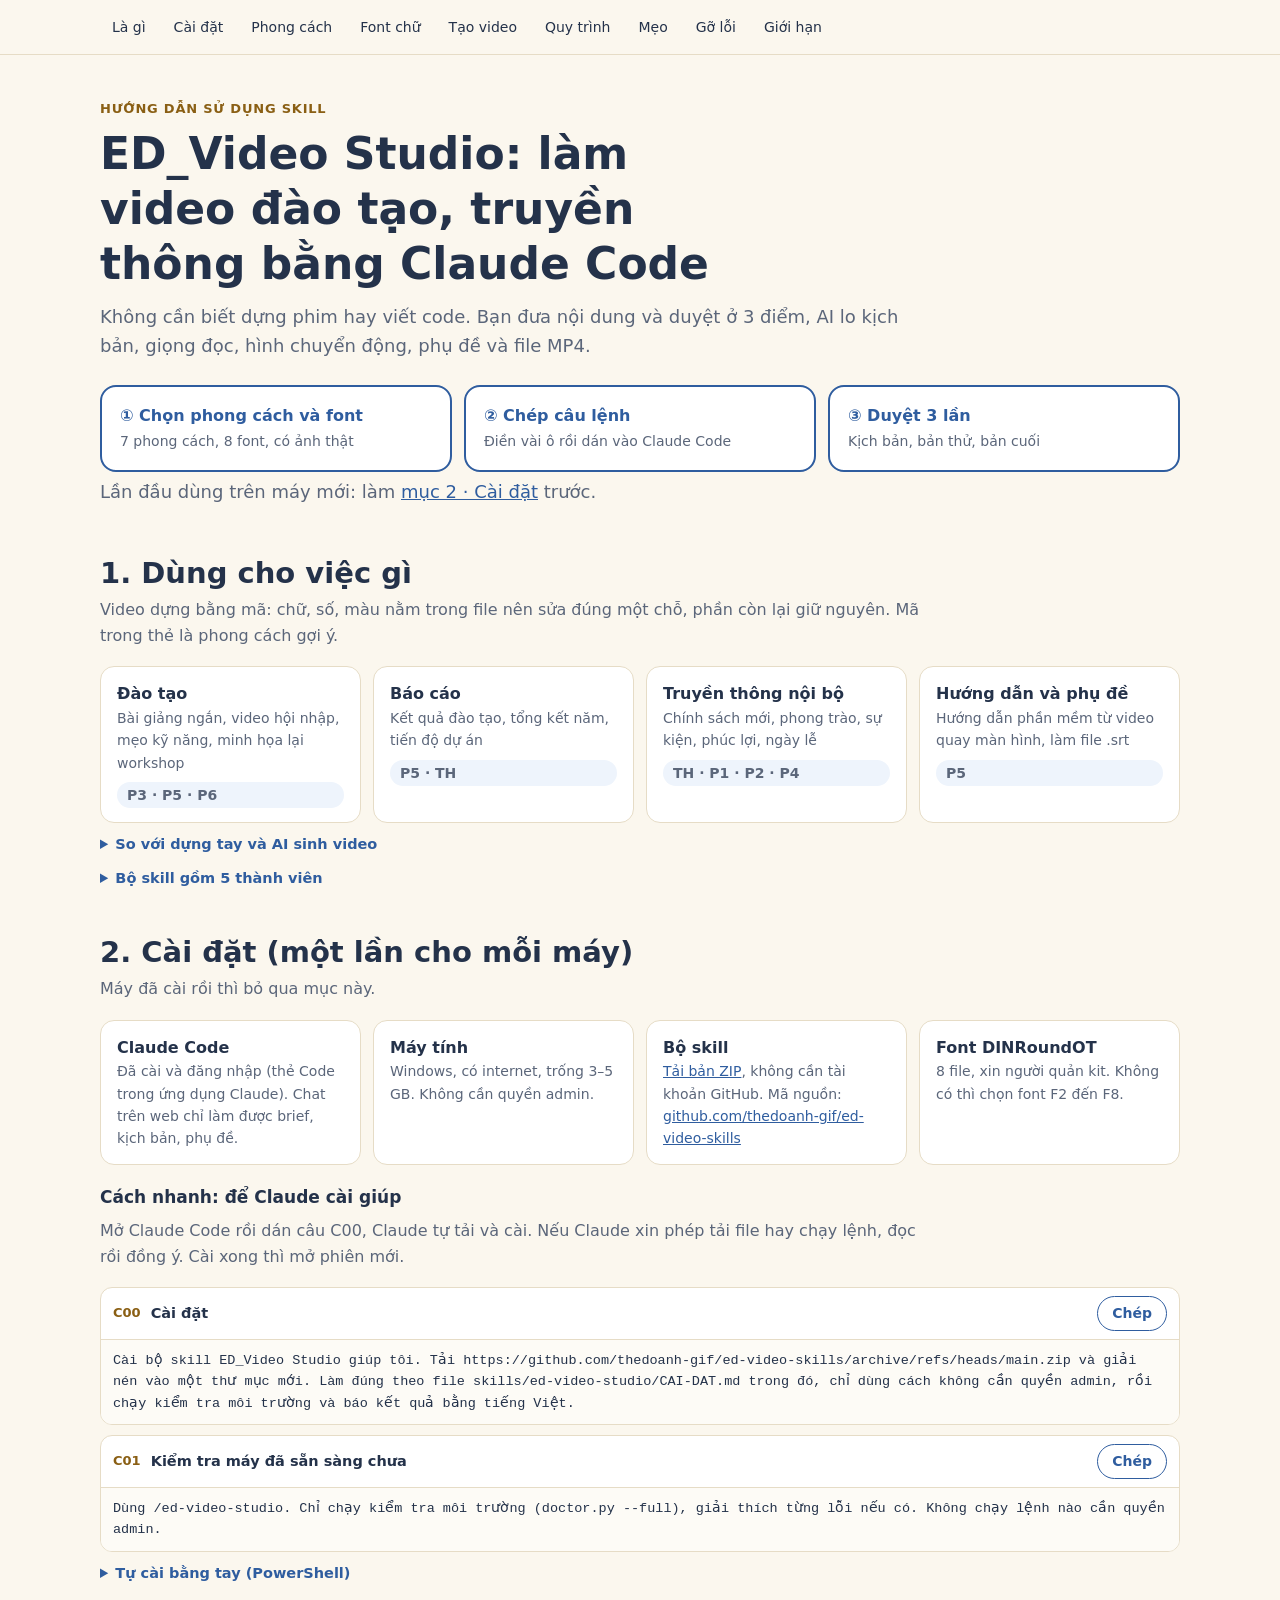
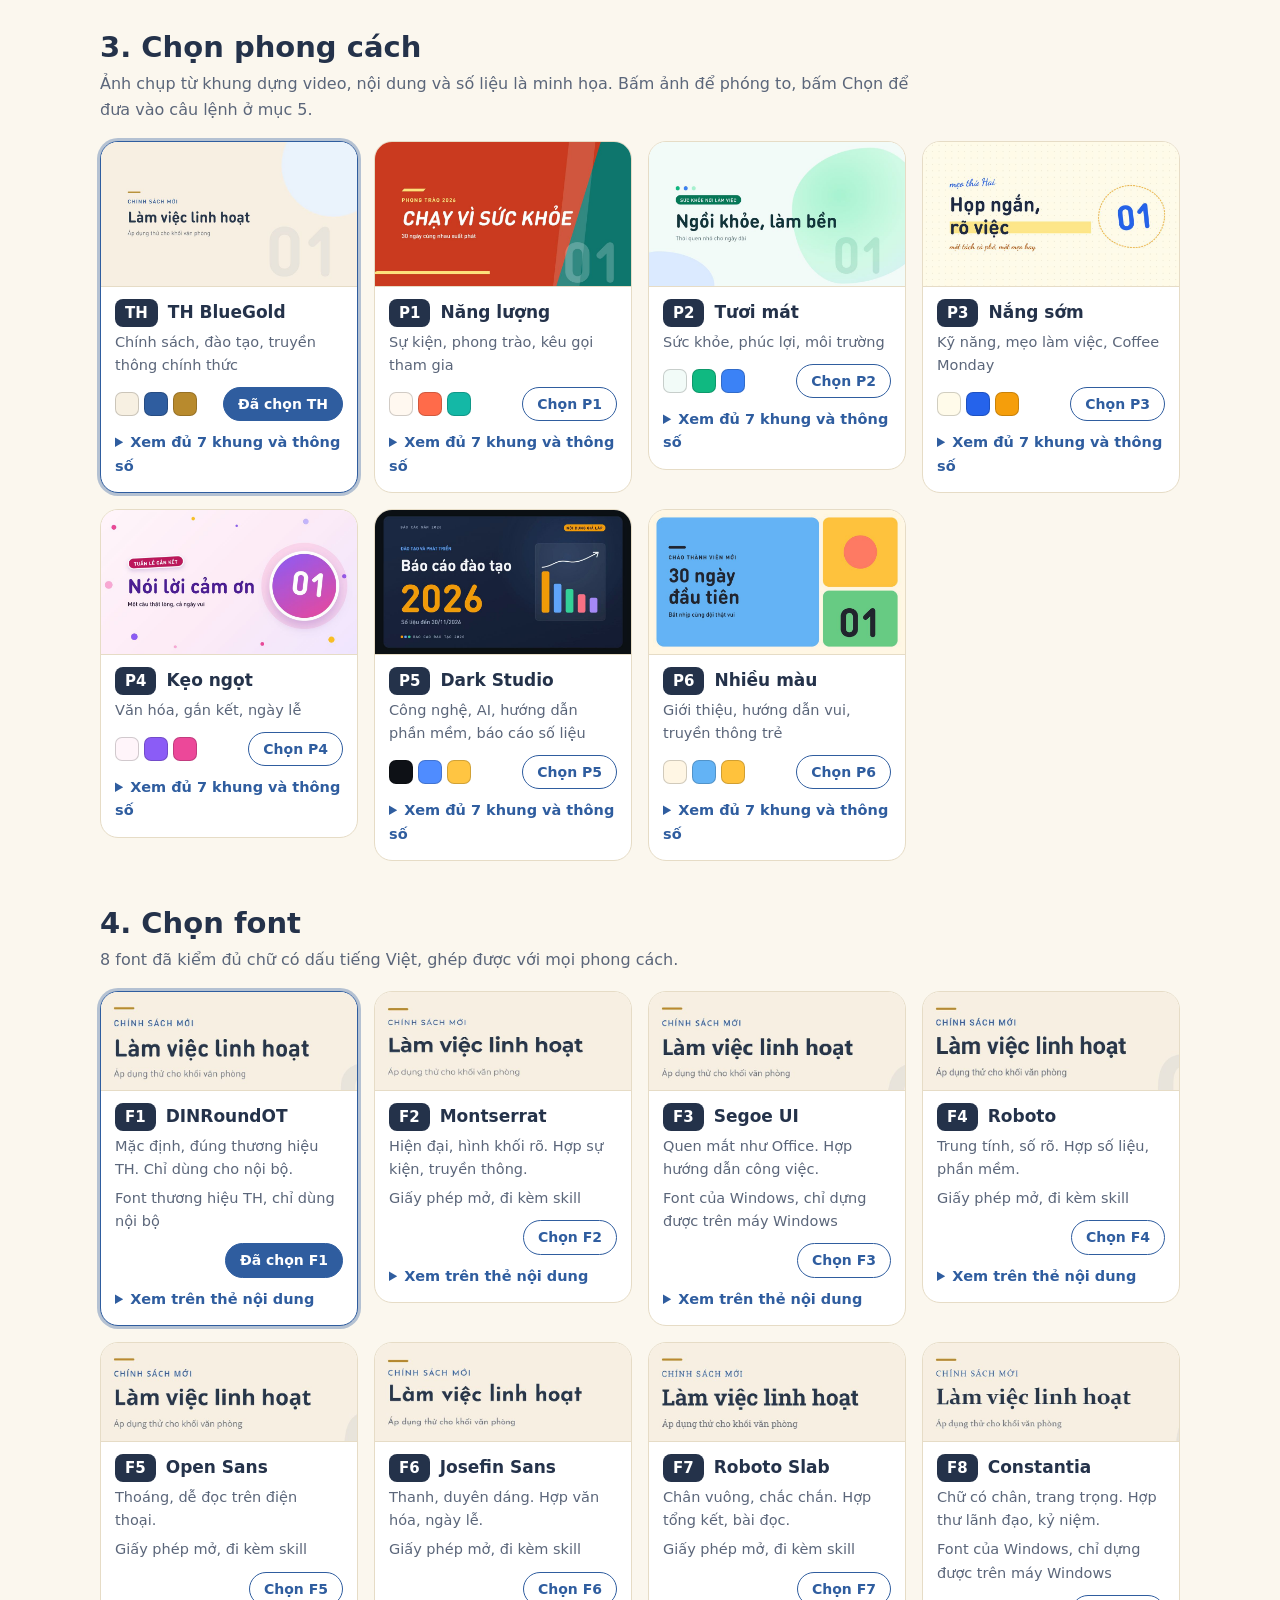
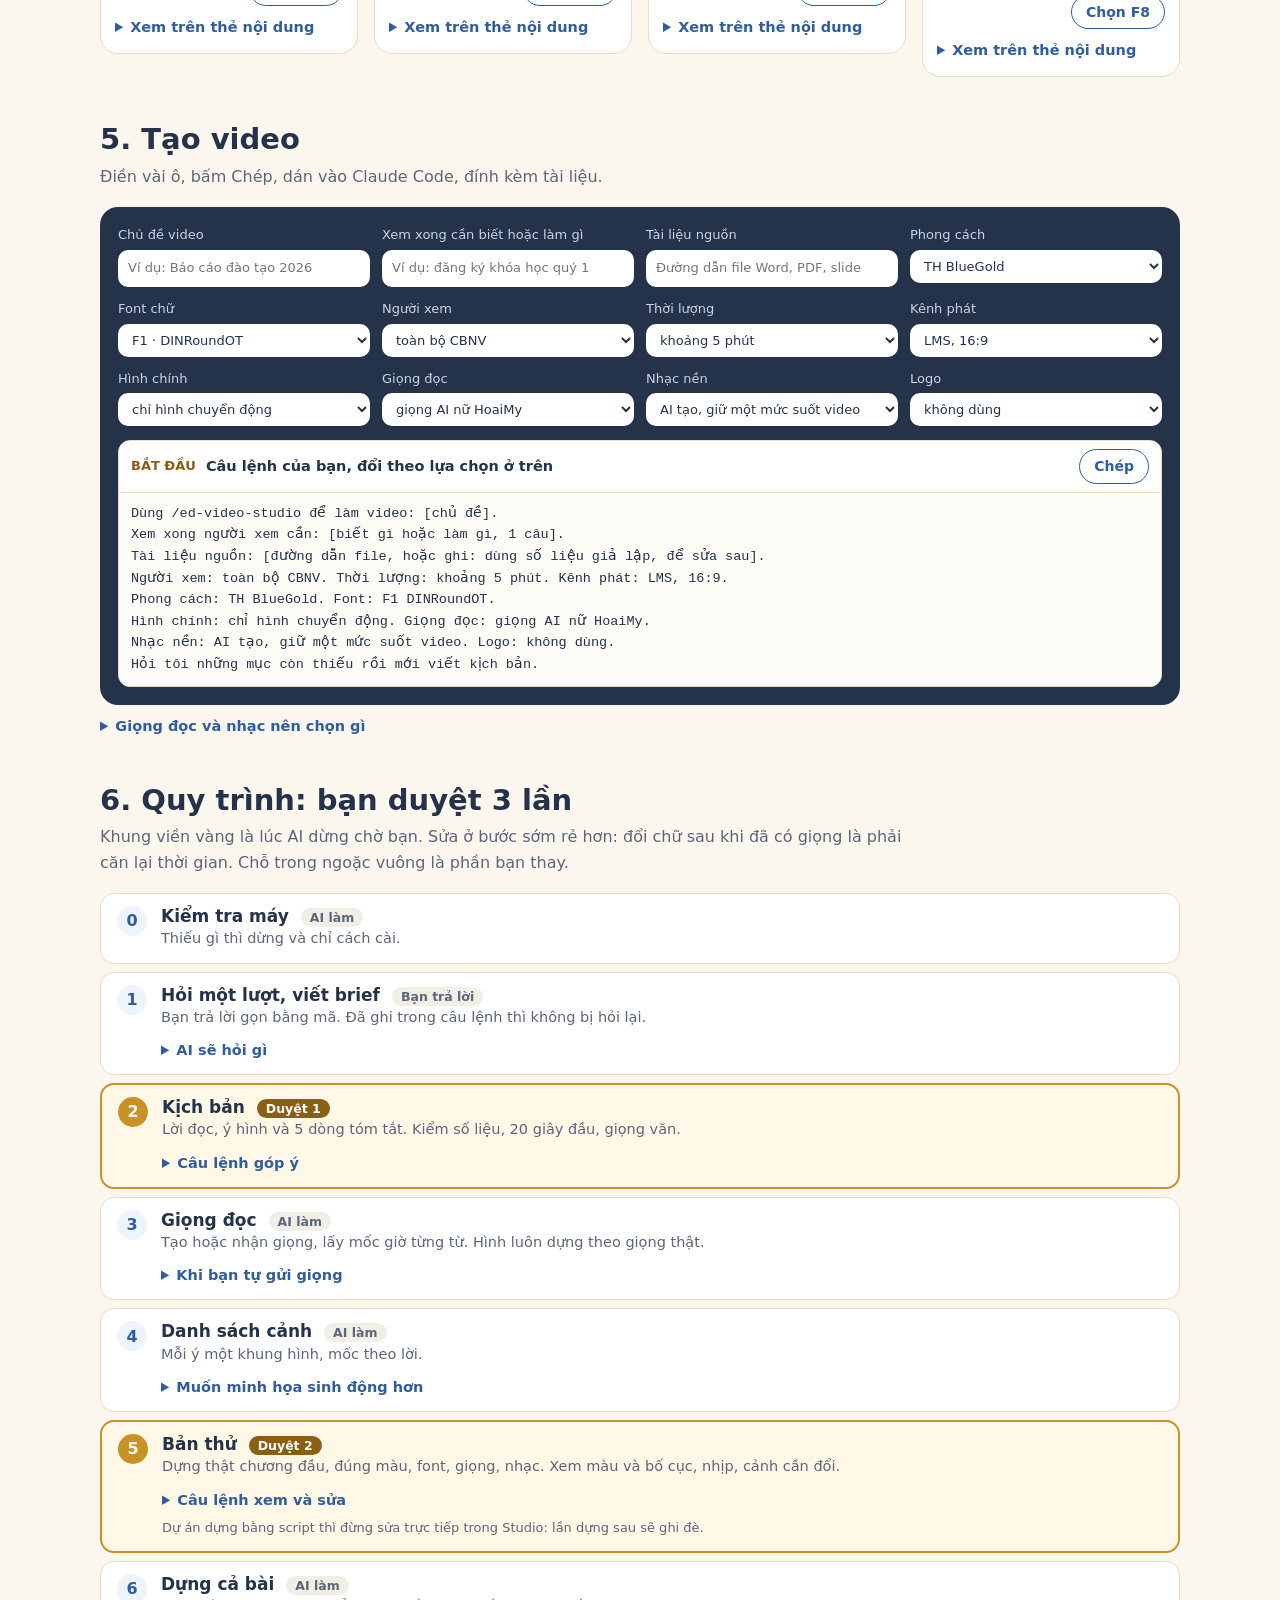
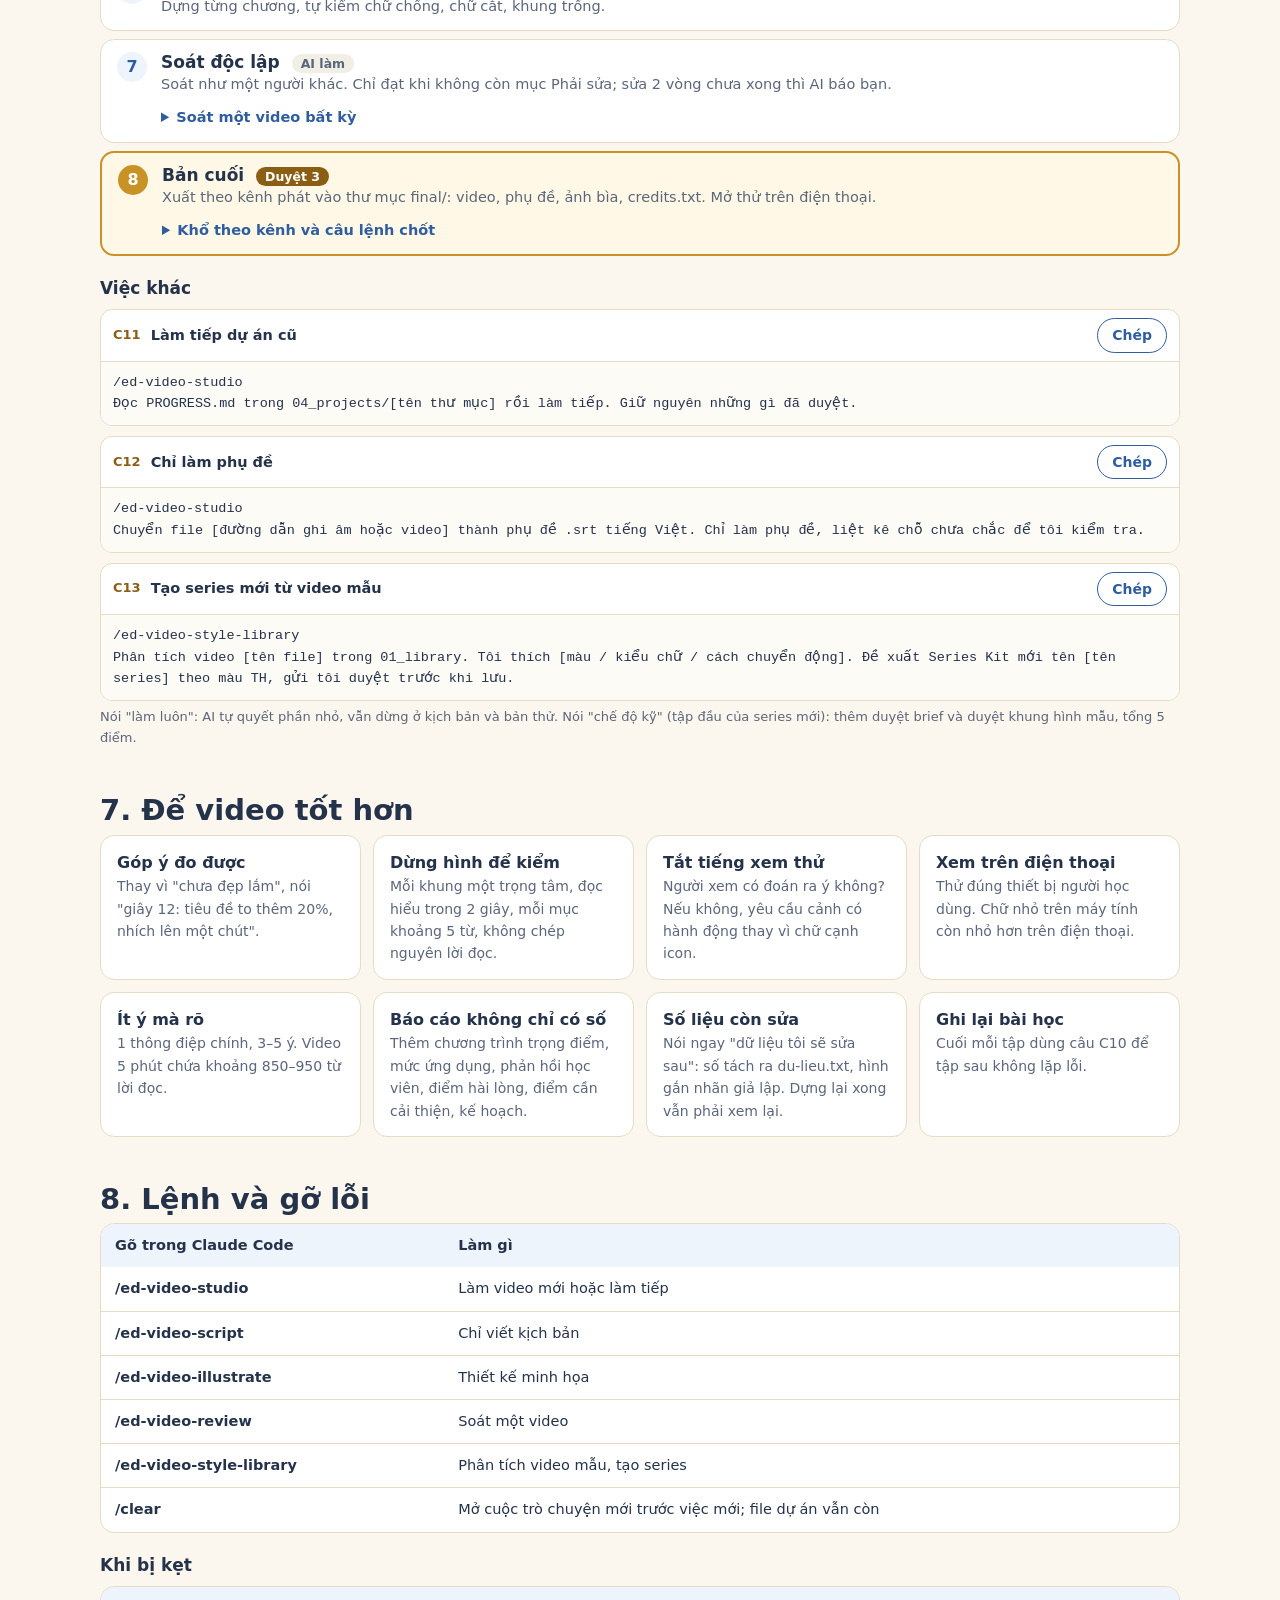
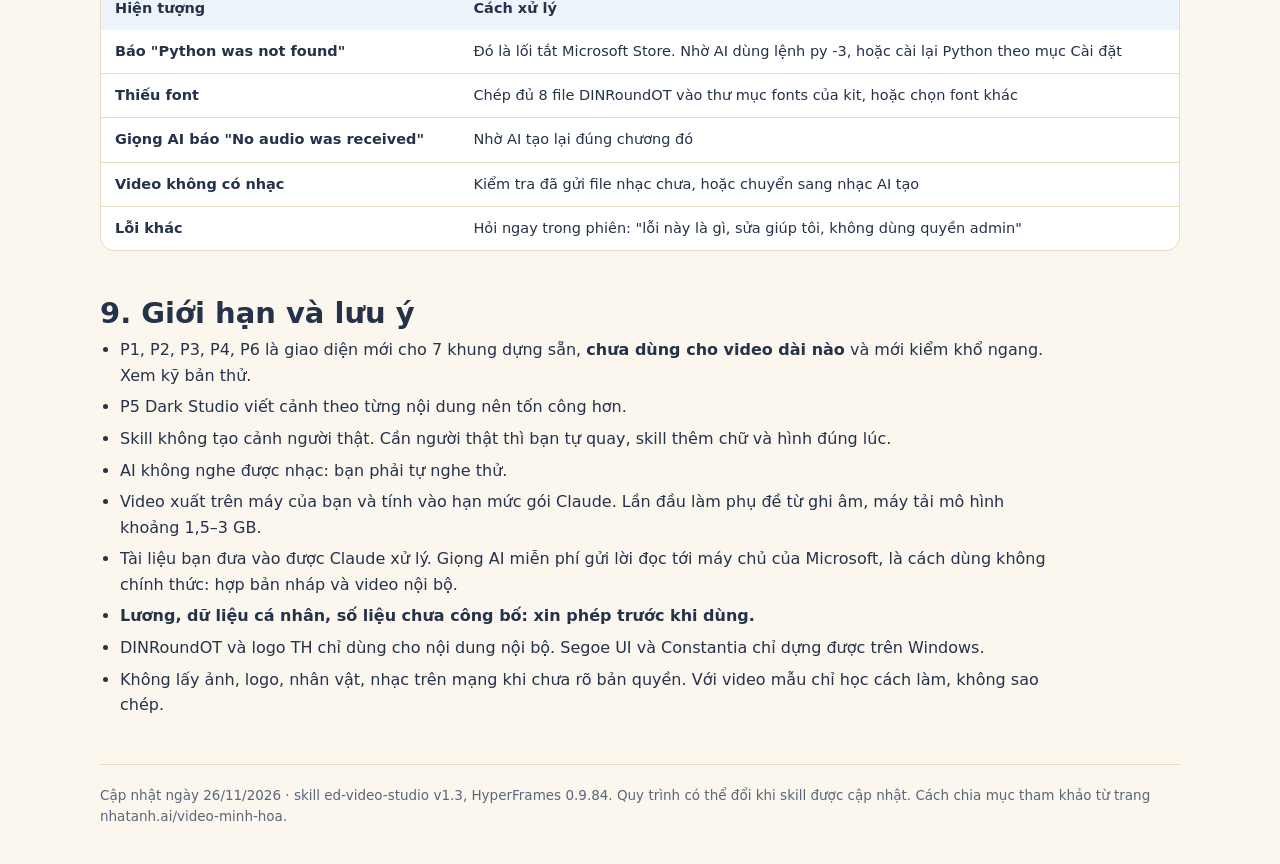
==== docs/index.html @ a12e9d68 "Chuyển trang hướng dẫn sang bản web cho GitHub Pages Trang nằm ở docs/index.html, link tải trỏ thẳng" ====
<!doctype html>
<html lang="vi"><head><meta charset="utf-8"><meta name="viewport" content="width=device-width,initial-scale=1"><meta name="robots" content="noindex">
<meta name="description" content="Hướng dẫn dùng bộ skill ED_Video Studio: làm video đào tạo, truyền thông bằng Claude Code">
<title>Hướng dẫn ED_Video Studio</title><style>
:root{--paper:#FBF7EE;--card:#fff;--ink:#24324A;--mute:#5B667A;--blue:#2F5D9F;--gold:#8A5F14;--line:#E6DCC6;--soft:#EEF4FC;color-scheme:light}
*{box-sizing:border-box}html{scroll-behavior:smooth;scroll-padding-top:66px}
body{margin:0;background:var(--paper);color:var(--ink);font:16px/1.6 "Segoe UI",system-ui,-apple-system,Roboto,Arial,sans-serif}
a{color:var(--blue)}h1,h2,h3{line-height:1.25;text-wrap:balance;margin:0}h3{font-size:17px}p{margin:0}
.wrap{max-width:1120px;margin:0 auto;padding-inline:20px}
nav{position:sticky;top:0;z-index:5;background:rgba(251,247,238,.97);border-bottom:1px solid var(--line)}
nav .wrap{display:flex;gap:4px;overflow-x:auto;padding-block:10px}
nav a{white-space:nowrap;text-decoration:none;color:var(--ink);padding:6px 12px;border-radius:99px;font-size:14px}
nav a:hover{background:var(--soft)}
.hero{padding-block:44px 8px}.hero .kicker{color:var(--gold);font-weight:700;letter-spacing:.06em;text-transform:uppercase;font-size:13px}
.hero h1{font-size:clamp(28px,4.6vw,44px);margin-block:6px 12px;max-width:20em}.hero p{max-width:46em;color:var(--mute);font-size:18px}
.quick{display:grid;gap:12px;grid-template-columns:repeat(auto-fit,minmax(240px,1fr));margin-top:24px}
.quick a{display:block;text-decoration:none;color:var(--ink);background:var(--card);border:2px solid var(--blue);border-radius:16px;padding:16px 18px}
.quick a b{display:block;color:var(--blue)}.quick a span{font-size:14px;color:var(--mute)}
section{padding-block:40px 4px}section>h2{font-size:clamp(22px,3vw,29px);margin-bottom:6px}
.lead{color:var(--mute);max-width:52em;margin:0 0 18px}
.scroll{overflow-x:auto;background:var(--card);border:1px solid var(--line);border-radius:14px}
table{border-collapse:collapse;width:100%;min-width:700px;font-size:14.5px}th,td{padding:10px 14px;text-align:left;vertical-align:top;border-bottom:1px solid var(--line)}
thead th{background:var(--soft)}tr:last-child>*{border-bottom:0}.compare td:nth-child(2){background:#FFFBF0;font-weight:600}
.narrow table{min-width:420px}
.grid{display:grid;gap:12px;grid-template-columns:repeat(auto-fit,minmax(230px,1fr))}
.box{background:var(--card);border:1px solid var(--line);border-radius:14px;padding:14px 16px}
.box{overflow-wrap:anywhere}.box strong{display:block}.box span{display:block;color:var(--mute);font-size:14px}
.tag{display:inline-block;margin-top:8px;background:var(--soft);color:var(--blue);font-weight:700;border-radius:99px;padding:2px 10px;font-size:13px}
.cards{display:grid;gap:16px;align-items:start;grid-template-columns:repeat(auto-fill,minmax(min(246px,100%),1fr))}
.card{background:var(--card);border:1px solid var(--line);border-radius:18px;overflow:hidden;min-width:0}
.card.on{border-color:var(--blue);box-shadow:0 0 0 3px rgba(47,93,159,.35)}
.card>.shot{width:100%}.card>.shot img{border:0;border-radius:0;border-bottom:1px solid var(--line)}
.body{padding:12px 14px 14px}.top{display:flex;align-items:center;gap:10px;margin-bottom:4px}.body p{font-size:14.5px;color:var(--mute)}
.code{font-weight:800;font-size:15px;background:var(--ink);color:#fff;border-radius:8px;padding:2px 10px}
.act{display:flex;justify-content:space-between;align-items:center;flex-wrap:wrap;gap:10px;margin-top:10px}
.sw{display:flex;gap:5px}.sw i{width:24px;height:24px;border-radius:7px;border:1px solid rgba(0,0,0,.18)}
button{font:inherit;cursor:pointer}
.pick,.copy,.close{border:1px solid var(--blue);background:#fff;color:var(--blue);border-radius:99px;padding:5px 14px;font-weight:700;font-size:14px}
.pick[aria-pressed=true],.copy.done{background:var(--blue);color:#fff}.act .pick{margin-left:auto}
button:focus-visible,summary:focus-visible,a:focus-visible,select:focus-visible,input:focus-visible{outline:3px solid #F0A500;outline-offset:2px}
.shot{display:block;border:0;padding:0;background:none;text-align:left;cursor:zoom-in;color:var(--mute);font-size:12.5px}
.shot img{display:block;width:100%;border-radius:8px;border:1px solid var(--line)}
.shots{display:grid;gap:8px;grid-template-columns:repeat(2,minmax(0,1fr))}
details{margin-top:10px}summary{cursor:pointer;color:var(--blue);font-weight:600;font-size:14.5px}.more{display:grid;grid-template-columns:minmax(0,1fr);gap:10px;margin-top:10px}
dl{display:grid;grid-template-columns:auto 1fr;gap:6px 12px;margin:4px 0 0;font-size:14px}dt{font-weight:700;color:var(--gold)}dd{margin:0}
.note{font-size:13px;color:var(--mute);margin-top:6px}
.builder{background:var(--ink);color:#fff;border-radius:18px;padding:18px}
.fields{display:grid;gap:12px;grid-template-columns:repeat(auto-fit,minmax(230px,1fr));margin-bottom:14px}
.fields label{font-size:13px;color:#C9D4E6;display:block}
.fields input,.fields select{display:block;width:100%;margin-top:4px;padding:8px 10px;border-radius:10px;border:0;font:inherit;color:var(--ink);background:#fff}
.prompt{background:var(--card);color:var(--ink);border:1px solid var(--line);border-radius:12px;overflow:hidden;min-width:0}
.prompts{display:grid;grid-template-columns:minmax(0,1fr);gap:10px}
.ph{display:flex;align-items:center;gap:10px;padding:8px 12px;border-bottom:1px solid var(--line)}.ph strong{flex:1;font-size:14.5px}
.no{font-weight:800;color:var(--gold);font-size:13px}
pre{margin:0;padding:10px 12px;white-space:pre-wrap;overflow-wrap:anywhere;font:13.5px/1.6 Consolas,ui-monospace,monospace;background:#FDFBF6}
ol.flow{list-style:none;margin:0;padding:0;display:grid;grid-template-columns:minmax(0,1fr);gap:8px}
.flow>li{display:flex;gap:14px;background:var(--card);border:1px solid var(--line);border-radius:14px;padding:12px 16px;min-width:0}
.flow>li>b{flex:none;width:30px;height:30px;border-radius:50%;background:var(--soft);color:var(--blue);display:grid;place-items:center}
.flow>li>div{flex:1;min-width:0}.flow p{font-size:14.5px;color:var(--mute)}.flow p.note{font-size:13px}
.flow h3 em{font-style:normal;font-size:12.5px;font-weight:700;color:var(--mute);background:#F1EEE6;border-radius:99px;padding:2px 9px;margin-left:6px;white-space:nowrap}
.flow>li.stop{border:2px solid #C89226;background:#FFF8E6}.flow>li.stop>b{background:#C89226;color:#fff}.flow li.stop h3 em{background:#8A5F14;color:#fff}
ul.plain{margin:0;padding-left:20px;max-width:60em}ul.plain li{margin-bottom:6px}
h3.sub{margin:22px 0 10px}
footer{margin-top:36px;border-top:1px solid var(--line);padding-block:20px 36px;color:var(--mute);font-size:13.5px}
dialog{border:0;border-radius:14px;padding:10px;width:min(1200px,96vw);background:#111827;color:#fff}
dialog::backdrop{background:rgba(10,15,25,.82)}dialog img{display:block;width:100%;max-height:82vh;object-fit:contain}
dialog form{display:flex;justify-content:space-between;align-items:center;gap:12px;margin-top:8px}
@media (max-width:520px){.narrow table{min-width:0}.narrow th,.narrow td{padding:8px 10px}.narrow td{overflow-wrap:anywhere}.flow>li{gap:10px;padding:10px 12px}.shots{grid-template-columns:minmax(0,1fr)}}
@media (prefers-reduced-motion:reduce){html{scroll-behavior:auto}}
@media print{nav,.pick,.copy{display:none}}
</style></head><body>
<nav aria-label="Mục lục"><div class="wrap"><a href="#la-gi">Là gì</a><a href="#cai-dat">Cài đặt</a><a href="#phong-cach">Phong cách</a><a href="#font">Font chữ</a><a href="#bat-dau">Tạo video</a><a href="#quy-trinh">Quy trình</a><a href="#meo">Mẹo</a><a href="#go-loi">Gỡ lỗi</a><a href="#gioi-han">Giới hạn</a></div></nav>
<main class="wrap">
<div class="hero"><div class="kicker">Hướng dẫn sử dụng skill</div><h1>ED_Video Studio: làm video đào tạo, truyền thông bằng Claude Code</h1>
<p>Không cần biết dựng phim hay viết code. Bạn đưa nội dung và duyệt ở 3 điểm, AI lo kịch bản, giọng đọc, hình chuyển động, phụ đề và file MP4.</p><div class="quick"><a href="#phong-cach"><b>① Chọn phong cách và font</b><span>7 phong cách, 8 font, có ảnh thật</span></a><a href="#bat-dau"><b>② Chép câu lệnh</b><span>Điền vài ô rồi dán vào Claude Code</span></a><a href="#quy-trinh"><b>③ Duyệt 3 lần</b><span>Kịch bản, bản thử, bản cuối</span></a></div>
<p class="note">Lần đầu dùng trên máy mới: làm <a href="#cai-dat">mục 2 · Cài đặt</a> trước.</p></div>
<section id="la-gi"><h2>1. Dùng cho việc gì</h2><p class=lead>Video dựng bằng mã: chữ, số, màu nằm trong file nên sửa đúng một chỗ, phần còn lại giữ nguyên. Mã trong thẻ là phong cách gợi ý.</p><div class="grid"><div class="box"><strong>Đào tạo</strong><span>Bài giảng ngắn, video hội nhập, mẹo kỹ năng, minh họa lại workshop</span><span class="tag">P3 · P5 · P6</span></div><div class="box"><strong>Báo cáo</strong><span>Kết quả đào tạo, tổng kết năm, tiến độ dự án</span><span class="tag">P5 · TH</span></div><div class="box"><strong>Truyền thông nội bộ</strong><span>Chính sách mới, phong trào, sự kiện, phúc lợi, ngày lễ</span><span class="tag">TH · P1 · P2 · P4</span></div><div class="box"><strong>Hướng dẫn và phụ đề</strong><span>Hướng dẫn phần mềm từ video quay màn hình, làm file .srt</span><span class="tag">P5</span></div></div><details><summary>So với dựng tay và AI sinh video</summary><div class='more'><div class="scroll compare"><table><thead><tr><th scope="col"></th><th scope="col">Dựng bằng mã (skill này)</th><th scope="col">Dựng tay trên phần mềm</th><th scope="col">AI sinh video từ mô tả</th></tr></thead><tbody><tr><th scope="row">Cách làm</th><td>Mô tả bằng lời, AI viết mã dựng từng khung</td><td>Kéo thả trên dòng thời gian</td><td>Gõ mô tả, máy sinh cảnh quay</td></tr><tr><th scope="row">Chữ tiếng Việt</th><td>Đúng như kịch bản, sửa từng chữ</td><td>Đúng, tự gõ</td><td>Dễ sai chữ, sai dấu</td></tr><tr><th scope="row">Sửa số liệu</th><td>Sửa dữ liệu rồi dựng lại chương liên quan</td><td>Sửa tay từng chỗ</td><td>Phải sinh lại cảnh</td></tr><tr><th scope="row">Đồng nhất giữa các tập</th><td>Cao, nhờ bộ khung và màu lưu sẵn</td><td>Tùy người dựng</td><td>Thấp</td></tr><tr><th scope="row">Hợp nhất với</th><td>Đào tạo, báo cáo, chính sách, hướng dẫn</td><td>Phim quay, phỏng vấn</td><td>Cảnh minh họa như thật</td></tr></tbody></table></div></div></details><details><summary>Bộ skill gồm 5 thành viên</summary><div class='more'><div class="scroll "><table><thead><tr><th scope="col">Skill</th><th scope="col">Làm gì</th><th scope="col">Khi nào gọi riêng</th></tr></thead><tbody><tr><th scope="row">ed-video-studio</th><td>Điều phối từ nội dung đầu vào đến MP4</td><td>Mọi video; chuyển ghi âm thành phụ đề</td></tr><tr><th scope="row">ed-video-script</th><td>Kịch bản lời đọc kèm ý hình</td><td>Viết lời MC, lời đọc cho slide</td></tr><tr><th scope="row">ed-video-illustrate</th><td>Diễn mỗi ý thành một cảnh minh họa có hành động</td><td>Cần sinh động hơn chữ và icon</td></tr><tr><th scope="row">ed-video-review</th><td>Soát độc lập, liệt kê chỗ phải sửa</td><td>Chấm video trước khi phát</td></tr><tr><th scope="row">ed-video-style-library</th><td>Phân tích video mẫu, lập chuẩn và series mới</td><td>Dành cho người quản kit</td></tr></tbody></table></div><p class='note'>Bạn chỉ cần gọi ed-video-studio, skill này tự gọi các skill khác khi tới bước.</p></div></details></section><section id="cai-dat"><h2>2. Cài đặt (một lần cho mỗi máy)</h2><p class=lead>Máy đã cài rồi thì bỏ qua mục này.</p><div class="grid"><div class="box"><strong>Claude Code</strong><span>Đã cài và đăng nhập (thẻ Code trong ứng dụng Claude). Chat trên web chỉ làm được brief, kịch bản, phụ đề.</span></div><div class="box"><strong>Máy tính</strong><span>Windows, có internet, trống 3–5 GB. Không cần quyền admin.</span></div><div class="box"><strong>Bộ skill</strong><span><a href="https://github.com/thedoanh-gif/ed-video-skills/archive/refs/heads/main.zip">Tải bản ZIP</a>, không cần tài khoản GitHub. Mã nguồn: <a href="https://github.com/thedoanh-gif/ed-video-skills">github.com/thedoanh-gif/ed-video-skills</a></span></div><div class="box"><strong>Font DINRoundOT</strong><span>8 file, xin người quản kit. Không có thì chọn font F2 đến F8.</span></div></div><h3 class="sub">Cách nhanh: để Claude cài giúp</h3><p class="lead">Mở Claude Code rồi dán câu C00, Claude tự tải và cài. Nếu Claude xin phép tải file hay chạy lệnh, đọc rồi đồng ý. Cài xong thì mở phiên mới.</p><div class="prompts"><div class="prompt"><div class="ph"><span class="no">C00</span><strong>Cài đặt</strong><button type="button" class="copy">Chép</button></div><pre>Cài bộ skill ED_Video Studio giúp tôi. Tải https://github.com/thedoanh-gif/ed-video-skills/archive/refs/heads/main.zip và giải nén vào một thư mục mới. Làm đúng theo file skills/ed-video-studio/CAI-DAT.md trong đó, chỉ dùng cách không cần quyền admin, rồi chạy kiểm tra môi trường và báo kết quả bằng tiếng Việt.</pre></div><div class="prompt"><div class="ph"><span class="no">C01</span><strong>Kiểm tra máy đã sẵn sàng chưa</strong><button type="button" class="copy">Chép</button></div><pre>Dùng /ed-video-studio. Chỉ chạy kiểm tra môi trường (doctor.py --full), giải thích từng lỗi nếu có. Không chạy lệnh nào cần quyền admin.</pre></div></div><details><summary>Tự cài bằng tay (PowerShell)</summary><div class='more'><div class="scroll narrow"><table><thead><tr><th scope="col">Công cụ</th><th scope="col">Cài không cần admin</th></tr></thead><tbody><tr><th scope="row">Python 3.10+</th><td>Bộ cài python.org, chọn &quot;Install for me only&quot;, bỏ &quot;Use admin privileges&quot;, chọn &quot;Add python.exe to PATH&quot;</td></tr><tr><th scope="row">Node.js 22+</th><td>Bản .zip LTS từ nodejs.org, giải nén vào %LOCALAPPDATA%\Programs\nodejs, thêm vào PATH người dùng</td></tr><tr><th scope="row">FFmpeg</th><td>ffmpeg-release-essentials.zip từ gyan.dev, giải nén vào %LOCALAPPDATA%\Programs\ffmpeg, thêm thư mục bin vào PATH người dùng</td></tr></tbody></table></div><div class="prompt"><div class="ph"><span class="no">L1</span><strong>Chép skill</strong><button type="button" class="copy">Chép</button></div><pre>New-Item -ItemType Directory -Force &quot;$env:USERPROFILE\.claude\skills&quot; | Out-Null; Copy-Item -Recurse -Force .\skills\ed-video-* &quot;$env:USERPROFILE\.claude\skills\&quot;</pre></div><div class="prompt"><div class="ph"><span class="no">L2</span><strong>Thư viện Python và biến môi trường</strong><button type="button" class="copy">Chép</button></div><pre>py -3 -m pip install --user edge-tts==7.3.1 pillow numpy
setx HYPERFRAMES_NO_TELEMETRY 1
setx DO_NOT_TRACK 1
setx PYTHONUTF8 1</pre></div><div class="prompt"><div class="ph"><span class="no">L3</span><strong>Skill của HyperFrames</strong><button type="button" class="copy">Chép</button></div><pre>npx -y hyperframes@0.9.84 skills</pre></div><div class="prompt"><div class="ph"><span class="no">L4</span><strong>Kiểm tra</strong><button type="button" class="copy">Chép</button></div><pre>py -3 &quot;$env:USERPROFILE\.claude\skills\ed-video-studio\scripts\doctor.py&quot; --full</pre></div><p class='note'>Chép 8 file DINRoundOT vào thư mục fonts của hai kit th-default và dark-studio trong skill. Tạo thư mục làm việc TH-Video gồm 01_library, 02_style-bible, 03_series-kits, 04_projects. Chi tiết trong CAI-DAT.md. Các lệnh cài chưa được chạy thử trên máy mới tinh.</p></div></details></section><section id="phong-cach"><h2>3. Chọn phong cách</h2><p class=lead>Ảnh chụp từ khung dựng video, nội dung và số liệu là minh họa. Bấm ảnh để phóng to, bấm Chọn để đưa vào câu lệnh ở mục 5.</p><div class="cards"><article class="card" id="style-TH"><button type="button" class="shot" data-cap="TH · Mở đầu"><img loading="lazy" src="[data-uri]" alt="Phong cách TH BlueGold: khung mở đầu"></button>
<div class="body"><div class="top"><span class="code">TH</span><h3>TH BlueGold</h3></div><p>Chính sách, đào tạo, truyền thông chính thức</p>
<div class="act"><div class="sw"><i style="background:#F7F0E2" title="#F7F0E2"></i><i style="background:#2F5D9F" title="#2F5D9F"></i><i style="background:#B88A2D" title="#B88A2D"></i></div><button type="button" class="pick" data-kind="style" data-code="TH">Chọn TH</button></div>
<details><summary>Xem đủ 7 khung và thông số</summary><div class='more'><div class="shots"><button type="button" class="shot" data-cap="TH · Mở đầu"><img loading="lazy" src="[data-uri]" alt="Phong cách TH BlueGold: khung mở đầu"><span>Mở đầu</span></button><button type="button" class="shot" data-cap="TH · Con số"><img loading="lazy" src="[data-uri]" alt="Phong cách TH BlueGold: khung con số"><span>Con số</span></button><button type="button" class="shot" data-cap="TH · Các bước"><img loading="lazy" src="[data-uri]" alt="Phong cách TH BlueGold: khung các bước"><span>Các bước</span></button><button type="button" class="shot" data-cap="TH · So sánh"><img loading="lazy" src="[data-uri]" alt="Phong cách TH BlueGold: khung so sánh"><span>So sánh</span></button><button type="button" class="shot" data-cap="TH · Ba ý"><img loading="lazy" src="[data-uri]" alt="Phong cách TH BlueGold: khung ba ý"><span>Ba ý</span></button><button type="button" class="shot" data-cap="TH · Câu chốt"><img loading="lazy" src="[data-uri]" alt="Phong cách TH BlueGold: khung câu chốt"><span>Câu chốt</span></button><button type="button" class="shot" data-cap="TH · Kêu gọi"><img loading="lazy" src="[data-uri]" alt="Phong cách TH BlueGold: khung kêu gọi"><span>Kêu gọi</span></button></div><dl><dt>Hình</dt><dd>Nền giấy sáng, thẻ viền mực với bóng đặc, một màu nhấn mỗi khung.</dd><dt>Chuyển động</dt><dd>Chữ và thẻ trượt vào nhẹ, dừng gọn. Không nảy.</dd><dt>Nhạc gợi ý</dt><dd>nhẹ, ấm</dd><dt>Font nên ghép</dt><dd>F1 DINRoundOT, F3 Segoe UI</dd><dt>Tình trạng</dt><dd>Đã có sẵn trong kit th-default</dd></dl></div></details></div></article><article class="card" id="style-P1"><button type="button" class="shot" data-cap="P1 · Mở đầu"><img loading="lazy" src="[data-uri]" alt="Phong cách Năng lượng: khung mở đầu"></button>
<div class="body"><div class="top"><span class="code">P1</span><h3>Năng lượng</h3></div><p>Sự kiện, phong trào, kêu gọi tham gia</p>
<div class="act"><div class="sw"><i style="background:#FFF8F0" title="#FFF8F0"></i><i style="background:#FF6B4A" title="#FF6B4A"></i><i style="background:#14B8A6" title="#14B8A6"></i></div><button type="button" class="pick" data-kind="style" data-code="P1">Chọn P1</button></div>
<details><summary>Xem đủ 7 khung và thông số</summary><div class='more'><div class="shots"><button type="button" class="shot" data-cap="P1 · Mở đầu"><img loading="lazy" src="[data-uri]" alt="Phong cách Năng lượng: khung mở đầu"><span>Mở đầu</span></button><button type="button" class="shot" data-cap="P1 · Con số"><img loading="lazy" src="[data-uri]" alt="Phong cách Năng lượng: khung con số"><span>Con số</span></button><button type="button" class="shot" data-cap="P1 · Các bước"><img loading="lazy" src="[data-uri]" alt="Phong cách Năng lượng: khung các bước"><span>Các bước</span></button><button type="button" class="shot" data-cap="P1 · So sánh"><img loading="lazy" src="[data-uri]" alt="Phong cách Năng lượng: khung so sánh"><span>So sánh</span></button><button type="button" class="shot" data-cap="P1 · Ba ý"><img loading="lazy" src="[data-uri]" alt="Phong cách Năng lượng: khung ba ý"><span>Ba ý</span></button><button type="button" class="shot" data-cap="P1 · Câu chốt"><img loading="lazy" src="[data-uri]" alt="Phong cách Năng lượng: khung câu chốt"><span>Câu chốt</span></button><button type="button" class="shot" data-cap="P1 · Kêu gọi"><img loading="lazy" src="[data-uri]" alt="Phong cách Năng lượng: khung kêu gọi"><span>Kêu gọi</span></button></div><dl><dt>Hình</dt><dd>Kiểu áp phích thể thao: mảng cắt xéo, chữ đậm nghiêng, tiêu đề viết hoa.</dd><dt>Chuyển động</dt><dd>Vào nhanh và dứt khoát, mảng màu lướt chéo, số nhảy mạnh.</dd><dt>Nhạc gợi ý</dt><dd>tươi, vui</dd><dt>Font nên ghép</dt><dd>F2 Montserrat, F1 DINRoundOT</dd><dt>Tình trạng</dt><dd>Mới: giao diện cho 7 khung dựng sẵn</dd></dl></div></details></div></article><article class="card" id="style-P2"><button type="button" class="shot" data-cap="P2 · Mở đầu"><img loading="lazy" src="[data-uri]" alt="Phong cách Tươi mát: khung mở đầu"></button>
<div class="body"><div class="top"><span class="code">P2</span><h3>Tươi mát</h3></div><p>Sức khỏe, phúc lợi, môi trường</p>
<div class="act"><div class="sw"><i style="background:#F2FBF8" title="#F2FBF8"></i><i style="background:#10B981" title="#10B981"></i><i style="background:#3B82F6" title="#3B82F6"></i></div><button type="button" class="pick" data-kind="style" data-code="P2">Chọn P2</button></div>
<details><summary>Xem đủ 7 khung và thông số</summary><div class='more'><div class="shots"><button type="button" class="shot" data-cap="P2 · Mở đầu"><img loading="lazy" src="[data-uri]" alt="Phong cách Tươi mát: khung mở đầu"><span>Mở đầu</span></button><button type="button" class="shot" data-cap="P2 · Con số"><img loading="lazy" src="[data-uri]" alt="Phong cách Tươi mát: khung con số"><span>Con số</span></button><button type="button" class="shot" data-cap="P2 · Các bước"><img loading="lazy" src="[data-uri]" alt="Phong cách Tươi mát: khung các bước"><span>Các bước</span></button><button type="button" class="shot" data-cap="P2 · So sánh"><img loading="lazy" src="[data-uri]" alt="Phong cách Tươi mát: khung so sánh"><span>So sánh</span></button><button type="button" class="shot" data-cap="P2 · Ba ý"><img loading="lazy" src="[data-uri]" alt="Phong cách Tươi mát: khung ba ý"><span>Ba ý</span></button><button type="button" class="shot" data-cap="P2 · Câu chốt"><img loading="lazy" src="[data-uri]" alt="Phong cách Tươi mát: khung câu chốt"><span>Câu chốt</span></button><button type="button" class="shot" data-cap="P2 · Kêu gọi"><img loading="lazy" src="[data-uri]" alt="Phong cách Tươi mát: khung kêu gọi"><span>Kêu gọi</span></button></div><dl><dt>Hình</dt><dd>Hình tròn và hình giọt mềm, thẻ bo lớn, bố cục cân giữa, nhiều khoảng thở.</dd><dt>Chuyển động</dt><dd>Hiện chậm rãi, phóng nhẹ, nền trôi êm.</dd><dt>Nhạc gợi ý</dt><dd>nhẹ, ấm</dd><dt>Font nên ghép</dt><dd>F5 Open Sans, F1 DINRoundOT</dd><dt>Tình trạng</dt><dd>Mới: giao diện cho 7 khung dựng sẵn</dd></dl></div></details></div></article><article class="card" id="style-P3"><button type="button" class="shot" data-cap="P3 · Mở đầu"><img loading="lazy" src="[data-uri]" alt="Phong cách Nắng sớm: khung mở đầu"></button>
<div class="body"><div class="top"><span class="code">P3</span><h3>Nắng sớm</h3></div><p>Kỹ năng, mẹo làm việc, Coffee Monday</p>
<div class="act"><div class="sw"><i style="background:#FFFBEA" title="#FFFBEA"></i><i style="background:#2563EB" title="#2563EB"></i><i style="background:#F59E0B" title="#F59E0B"></i></div><button type="button" class="pick" data-kind="style" data-code="P3">Chọn P3</button></div>
<details><summary>Xem đủ 7 khung và thông số</summary><div class='more'><div class="shots"><button type="button" class="shot" data-cap="P3 · Mở đầu"><img loading="lazy" src="[data-uri]" alt="Phong cách Nắng sớm: khung mở đầu"><span>Mở đầu</span></button><button type="button" class="shot" data-cap="P3 · Con số"><img loading="lazy" src="[data-uri]" alt="Phong cách Nắng sớm: khung con số"><span>Con số</span></button><button type="button" class="shot" data-cap="P3 · Các bước"><img loading="lazy" src="[data-uri]" alt="Phong cách Nắng sớm: khung các bước"><span>Các bước</span></button><button type="button" class="shot" data-cap="P3 · So sánh"><img loading="lazy" src="[data-uri]" alt="Phong cách Nắng sớm: khung so sánh"><span>So sánh</span></button><button type="button" class="shot" data-cap="P3 · Ba ý"><img loading="lazy" src="[data-uri]" alt="Phong cách Nắng sớm: khung ba ý"><span>Ba ý</span></button><button type="button" class="shot" data-cap="P3 · Câu chốt"><img loading="lazy" src="[data-uri]" alt="Phong cách Nắng sớm: khung câu chốt"><span>Câu chốt</span></button><button type="button" class="shot" data-cap="P3 · Kêu gọi"><img loading="lazy" src="[data-uri]" alt="Phong cách Nắng sớm: khung kêu gọi"><span>Kêu gọi</span></button></div><dl><dt>Hình</dt><dd>Như sổ tay: nền chấm, viền vẽ tay, bút dạ quang, giấy ghi chú dán băng keo, chữ viết tay điểm xuyết.</dd><dt>Chuyển động</dt><dd>Thẻ dán xuống từng tờ, nét khoanh và vệt dạ quang nhấn đúng từ khóa.</dd><dt>Nhạc gợi ý</dt><dd>tươi, vui</dd><dt>Font nên ghép</dt><dd>F1 DINRoundOT, F3 Segoe UI</dd><dt>Tình trạng</dt><dd>Mới: giao diện cho 7 khung dựng sẵn</dd></dl></div></details></div></article><article class="card" id="style-P4"><button type="button" class="shot" data-cap="P4 · Mở đầu"><img loading="lazy" src="[data-uri]" alt="Phong cách Kẹo ngọt: khung mở đầu"></button>
<div class="body"><div class="top"><span class="code">P4</span><h3>Kẹo ngọt</h3></div><p>Văn hóa, gắn kết, ngày lễ</p>
<div class="act"><div class="sw"><i style="background:#FFF5FA" title="#FFF5FA"></i><i style="background:#8B5CF6" title="#8B5CF6"></i><i style="background:#EC4899" title="#EC4899"></i></div><button type="button" class="pick" data-kind="style" data-code="P4">Chọn P4</button></div>
<details><summary>Xem đủ 7 khung và thông số</summary><div class='more'><div class="shots"><button type="button" class="shot" data-cap="P4 · Mở đầu"><img loading="lazy" src="[data-uri]" alt="Phong cách Kẹo ngọt: khung mở đầu"><span>Mở đầu</span></button><button type="button" class="shot" data-cap="P4 · Con số"><img loading="lazy" src="[data-uri]" alt="Phong cách Kẹo ngọt: khung con số"><span>Con số</span></button><button type="button" class="shot" data-cap="P4 · Các bước"><img loading="lazy" src="[data-uri]" alt="Phong cách Kẹo ngọt: khung các bước"><span>Các bước</span></button><button type="button" class="shot" data-cap="P4 · So sánh"><img loading="lazy" src="[data-uri]" alt="Phong cách Kẹo ngọt: khung so sánh"><span>So sánh</span></button><button type="button" class="shot" data-cap="P4 · Ba ý"><img loading="lazy" src="[data-uri]" alt="Phong cách Kẹo ngọt: khung ba ý"><span>Ba ý</span></button><button type="button" class="shot" data-cap="P4 · Câu chốt"><img loading="lazy" src="[data-uri]" alt="Phong cách Kẹo ngọt: khung câu chốt"><span>Câu chốt</span></button><button type="button" class="shot" data-cap="P4 · Kêu gọi"><img loading="lazy" src="[data-uri]" alt="Phong cách Kẹo ngọt: khung kêu gọi"><span>Kêu gọi</span></button></div><dl><dt>Hình</dt><dd>Nhãn dán viền trắng, bong bóng tròn, hoa giấy, thẻ nghiêng nhẹ.</dd><dt>Chuyển động</dt><dd>Bật nảy vui, nhãn dán xoay nhẹ khi vào.</dd><dt>Nhạc gợi ý</dt><dd>tươi, vui</dd><dt>Font nên ghép</dt><dd>F6 Josefin Sans, F2 Montserrat</dd><dt>Tình trạng</dt><dd>Mới: giao diện cho 7 khung dựng sẵn</dd></dl></div></details></div></article><article class="card" id="style-P5"><button type="button" class="shot" data-cap="P5 · Mở đầu"><img loading="lazy" src="[data-uri]" alt="Phong cách Dark Studio: khung mở đầu"></button>
<div class="body"><div class="top"><span class="code">P5</span><h3>Dark Studio</h3></div><p>Công nghệ, AI, hướng dẫn phần mềm, báo cáo số liệu</p>
<div class="act"><div class="sw"><i style="background:#0E1116" title="#0E1116"></i><i style="background:#4F8CFF" title="#4F8CFF"></i><i style="background:#FFC542" title="#FFC542"></i></div><button type="button" class="pick" data-kind="style" data-code="P5">Chọn P5</button></div>
<details><summary>Xem đủ 7 khung và thông số</summary><div class='more'><div class="shots"><button type="button" class="shot" data-cap="P5 · Mở đầu"><img loading="lazy" src="[data-uri]" alt="Phong cách Dark Studio: khung mở đầu"><span>Mở đầu</span></button><button type="button" class="shot" data-cap="P5 · Biểu đồ"><img loading="lazy" src="[data-uri]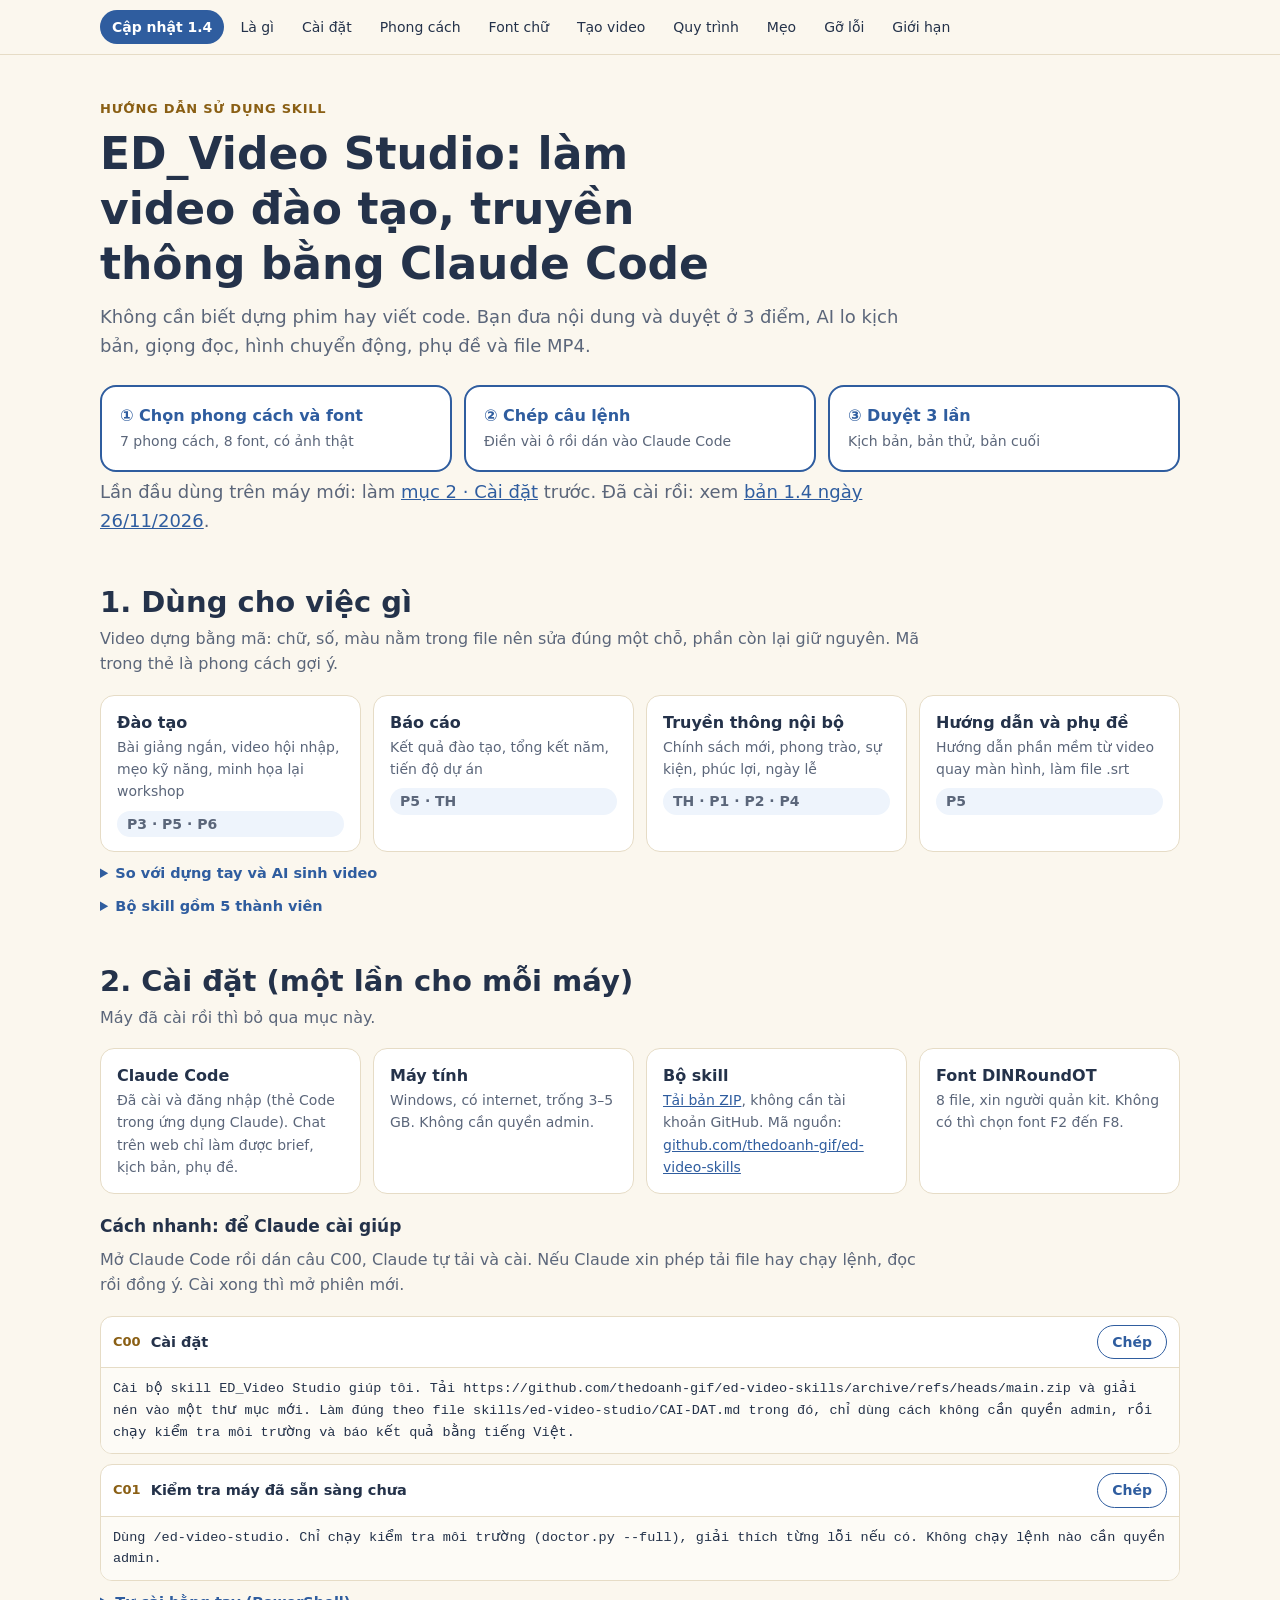
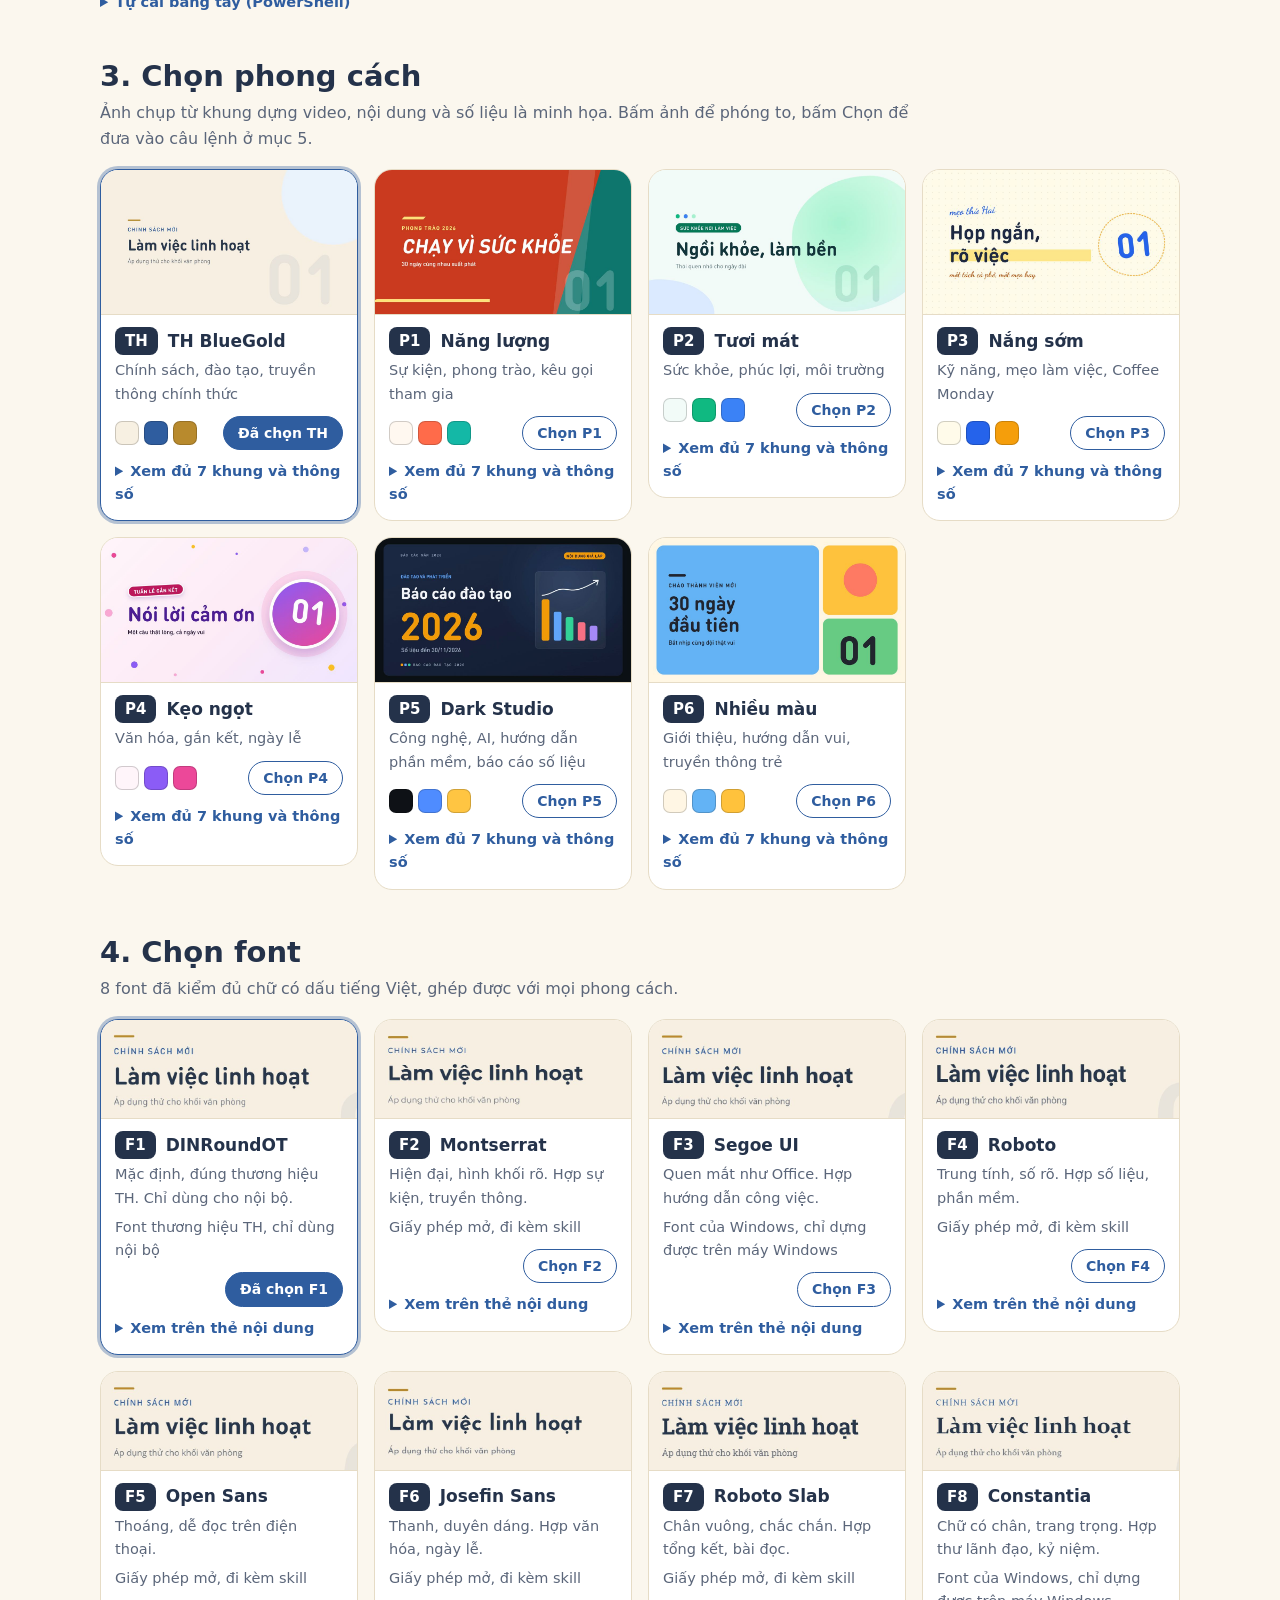
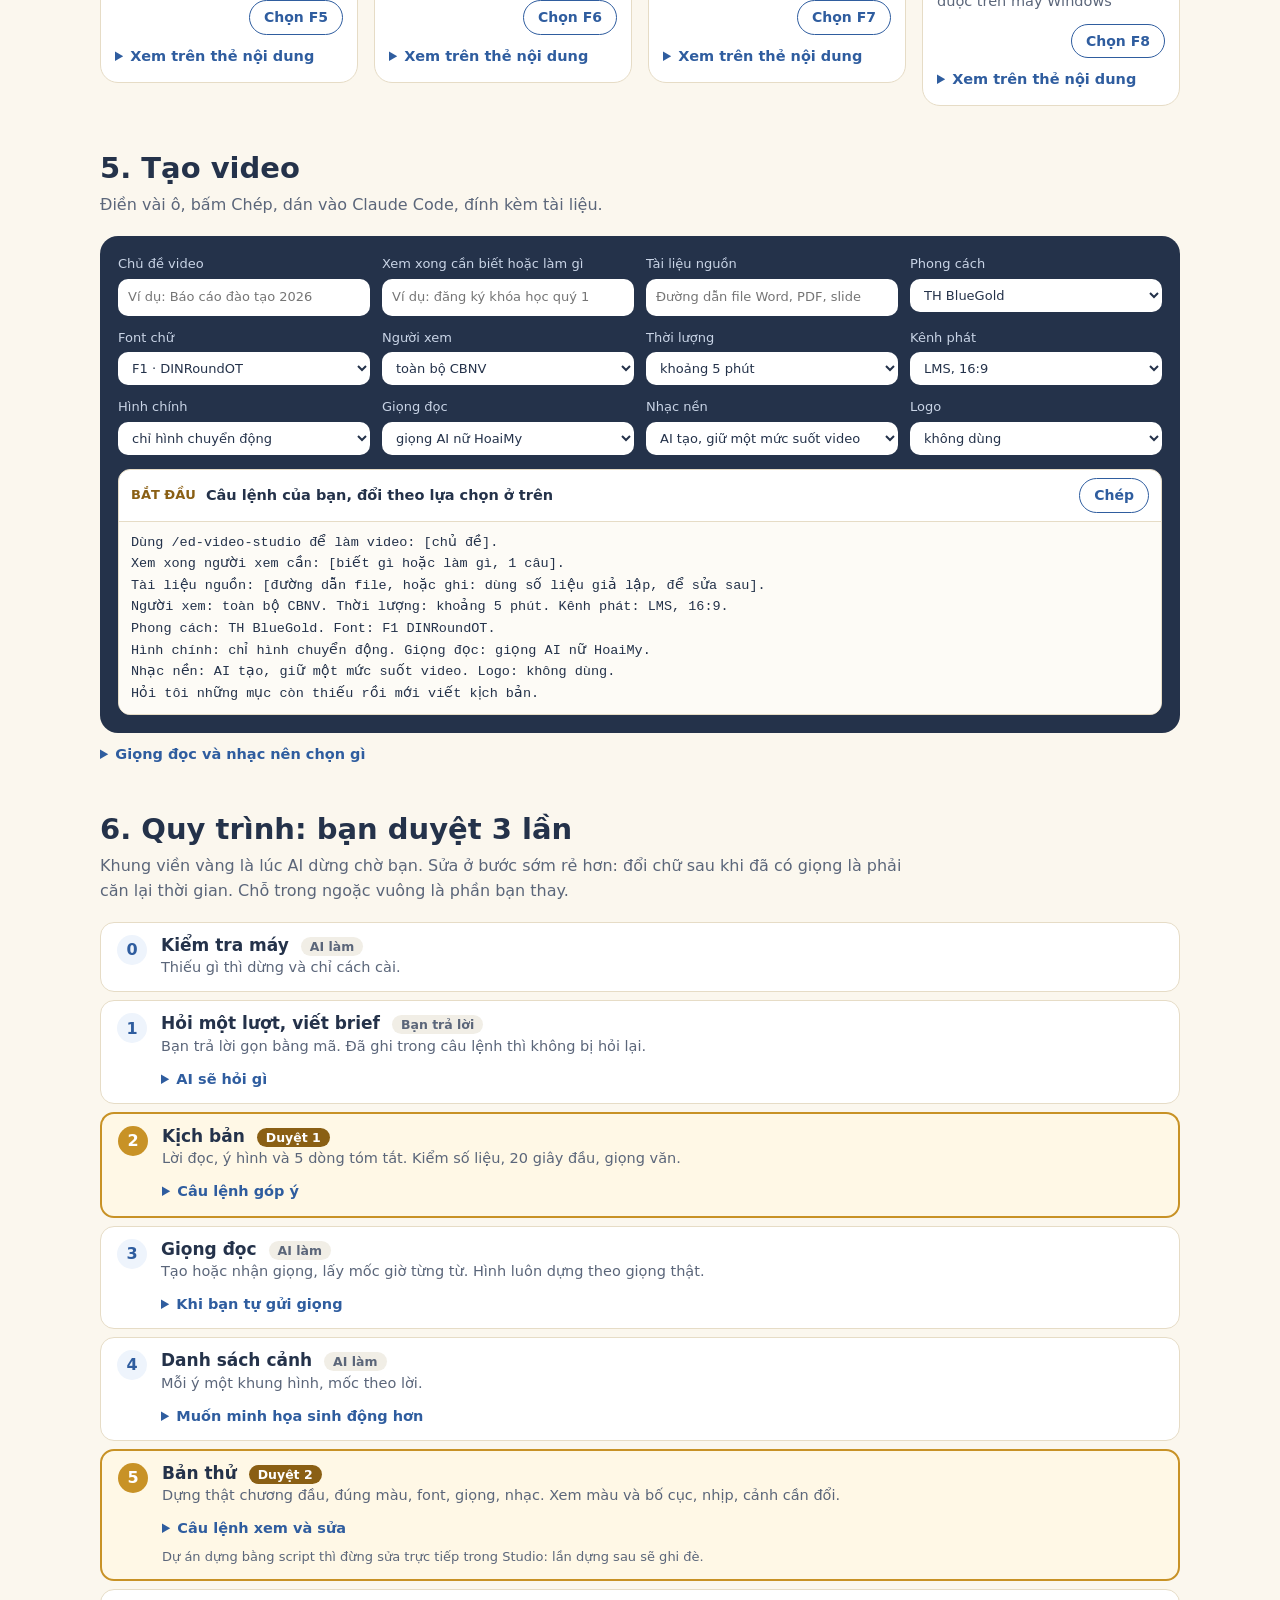
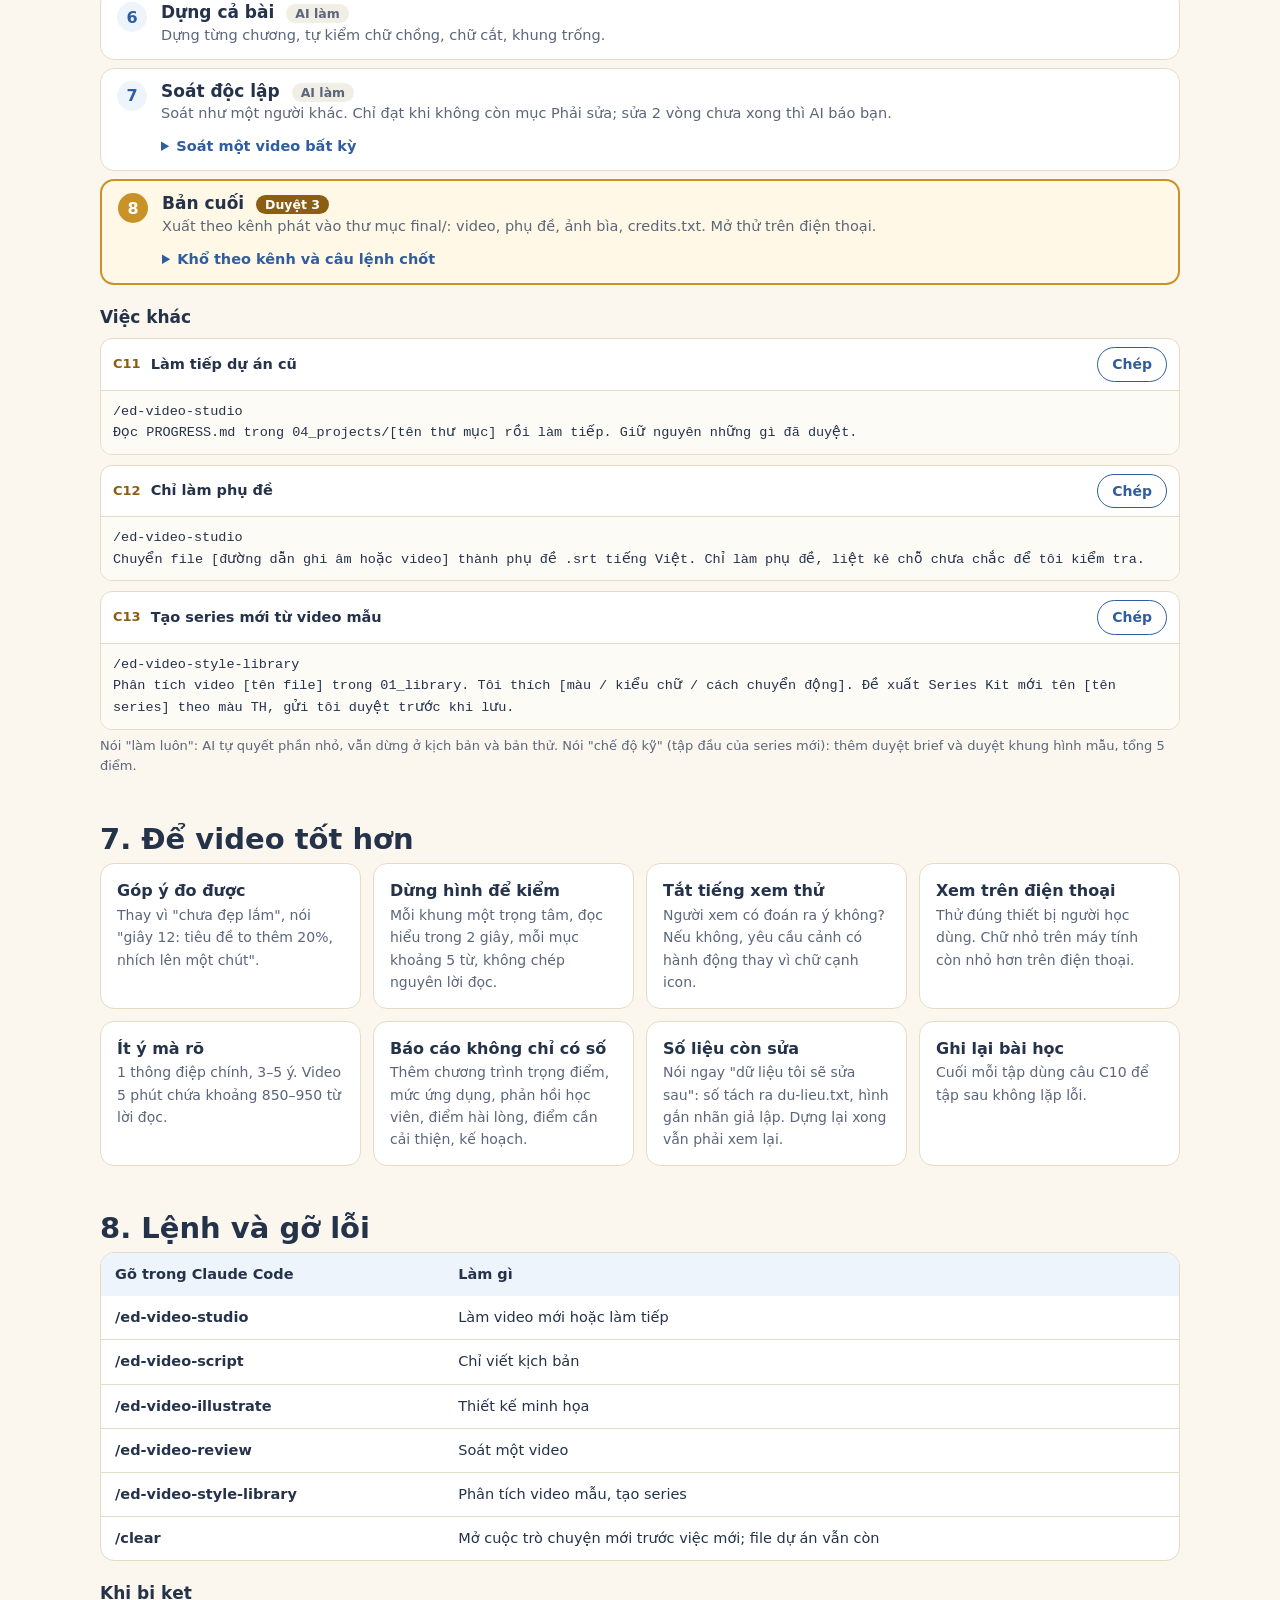
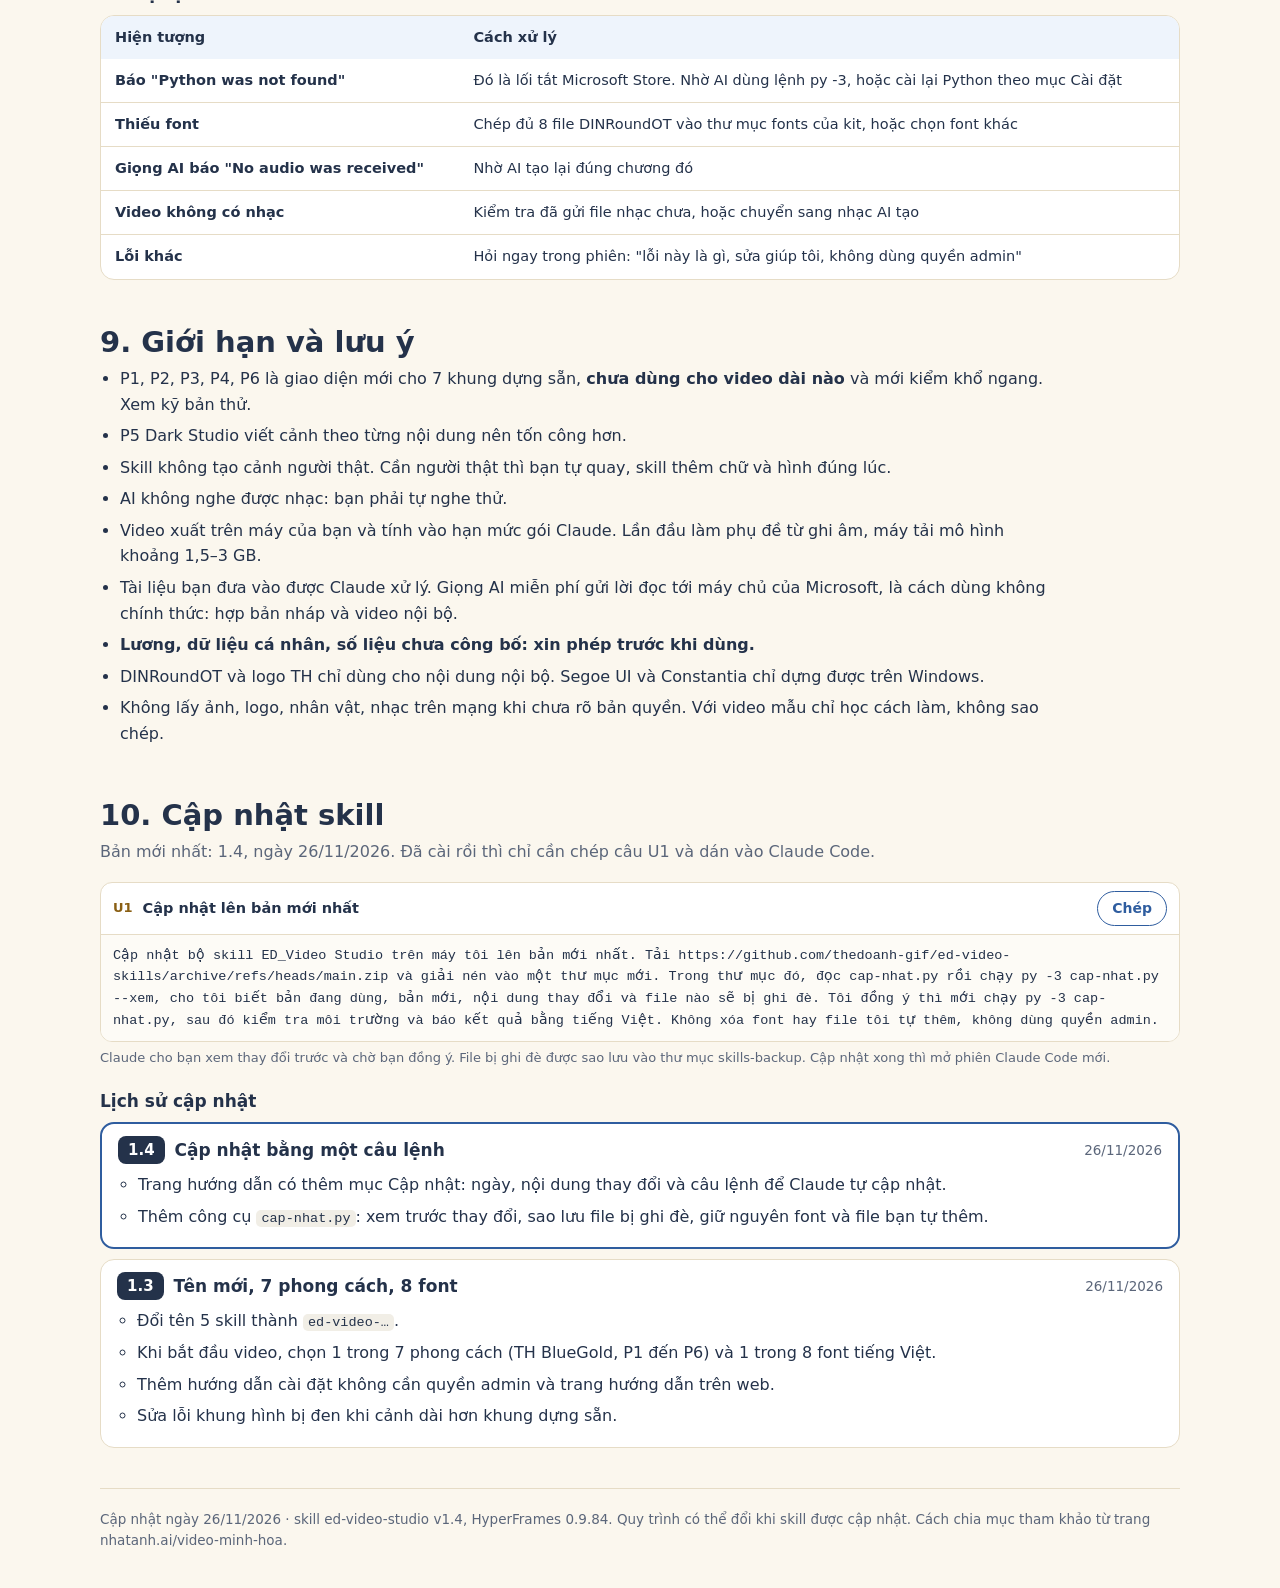
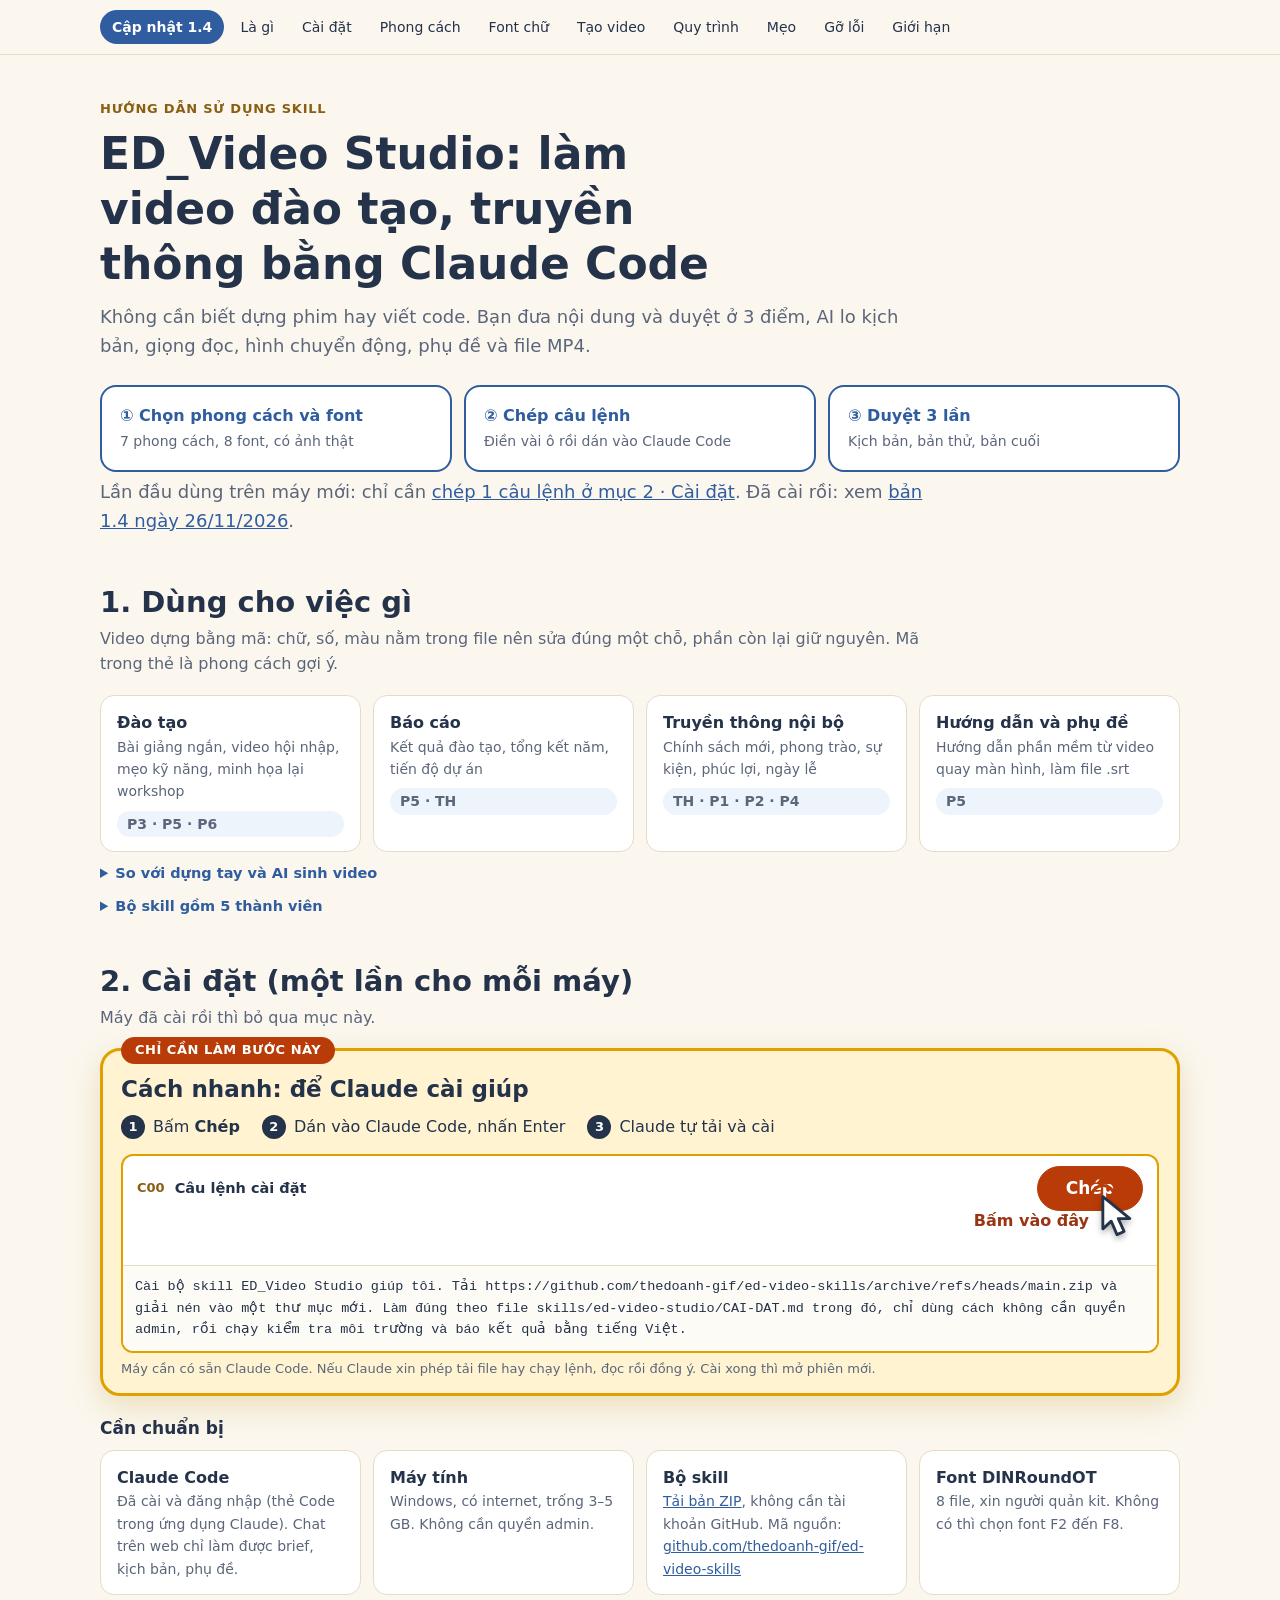
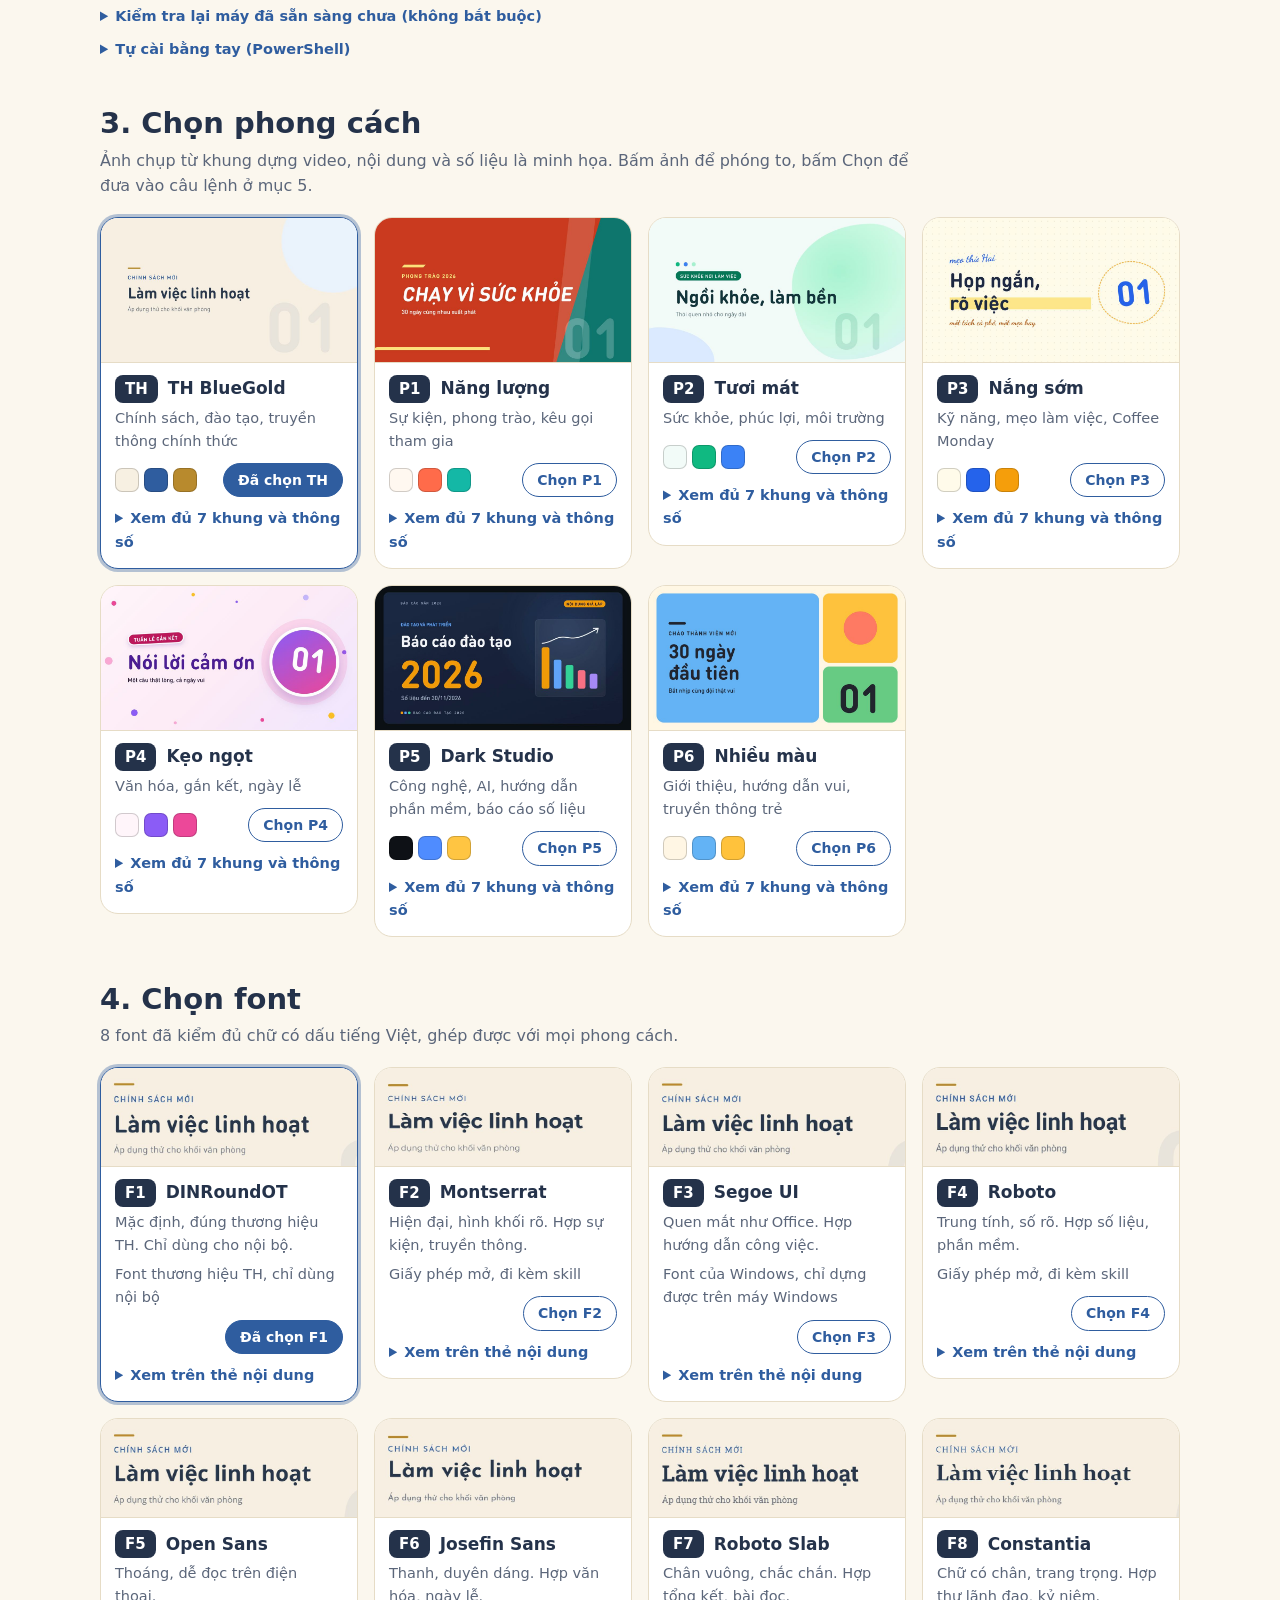
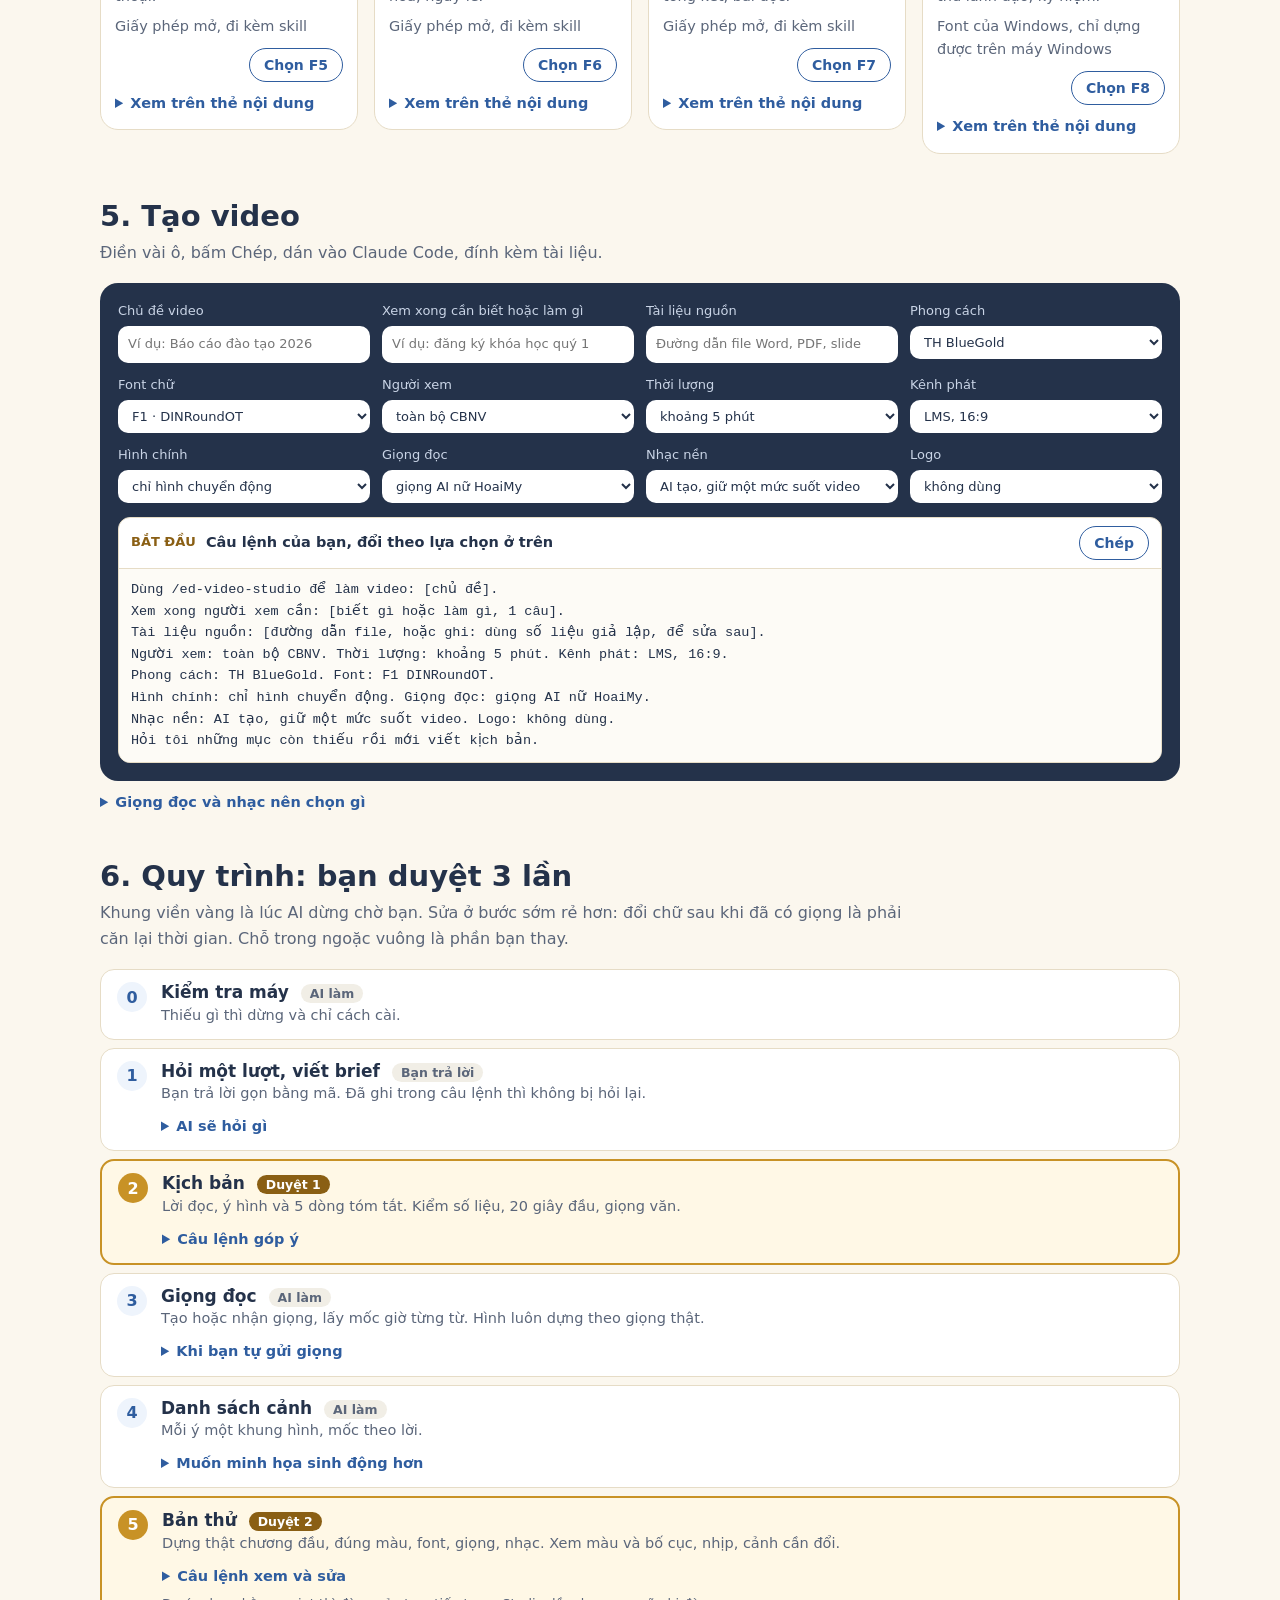
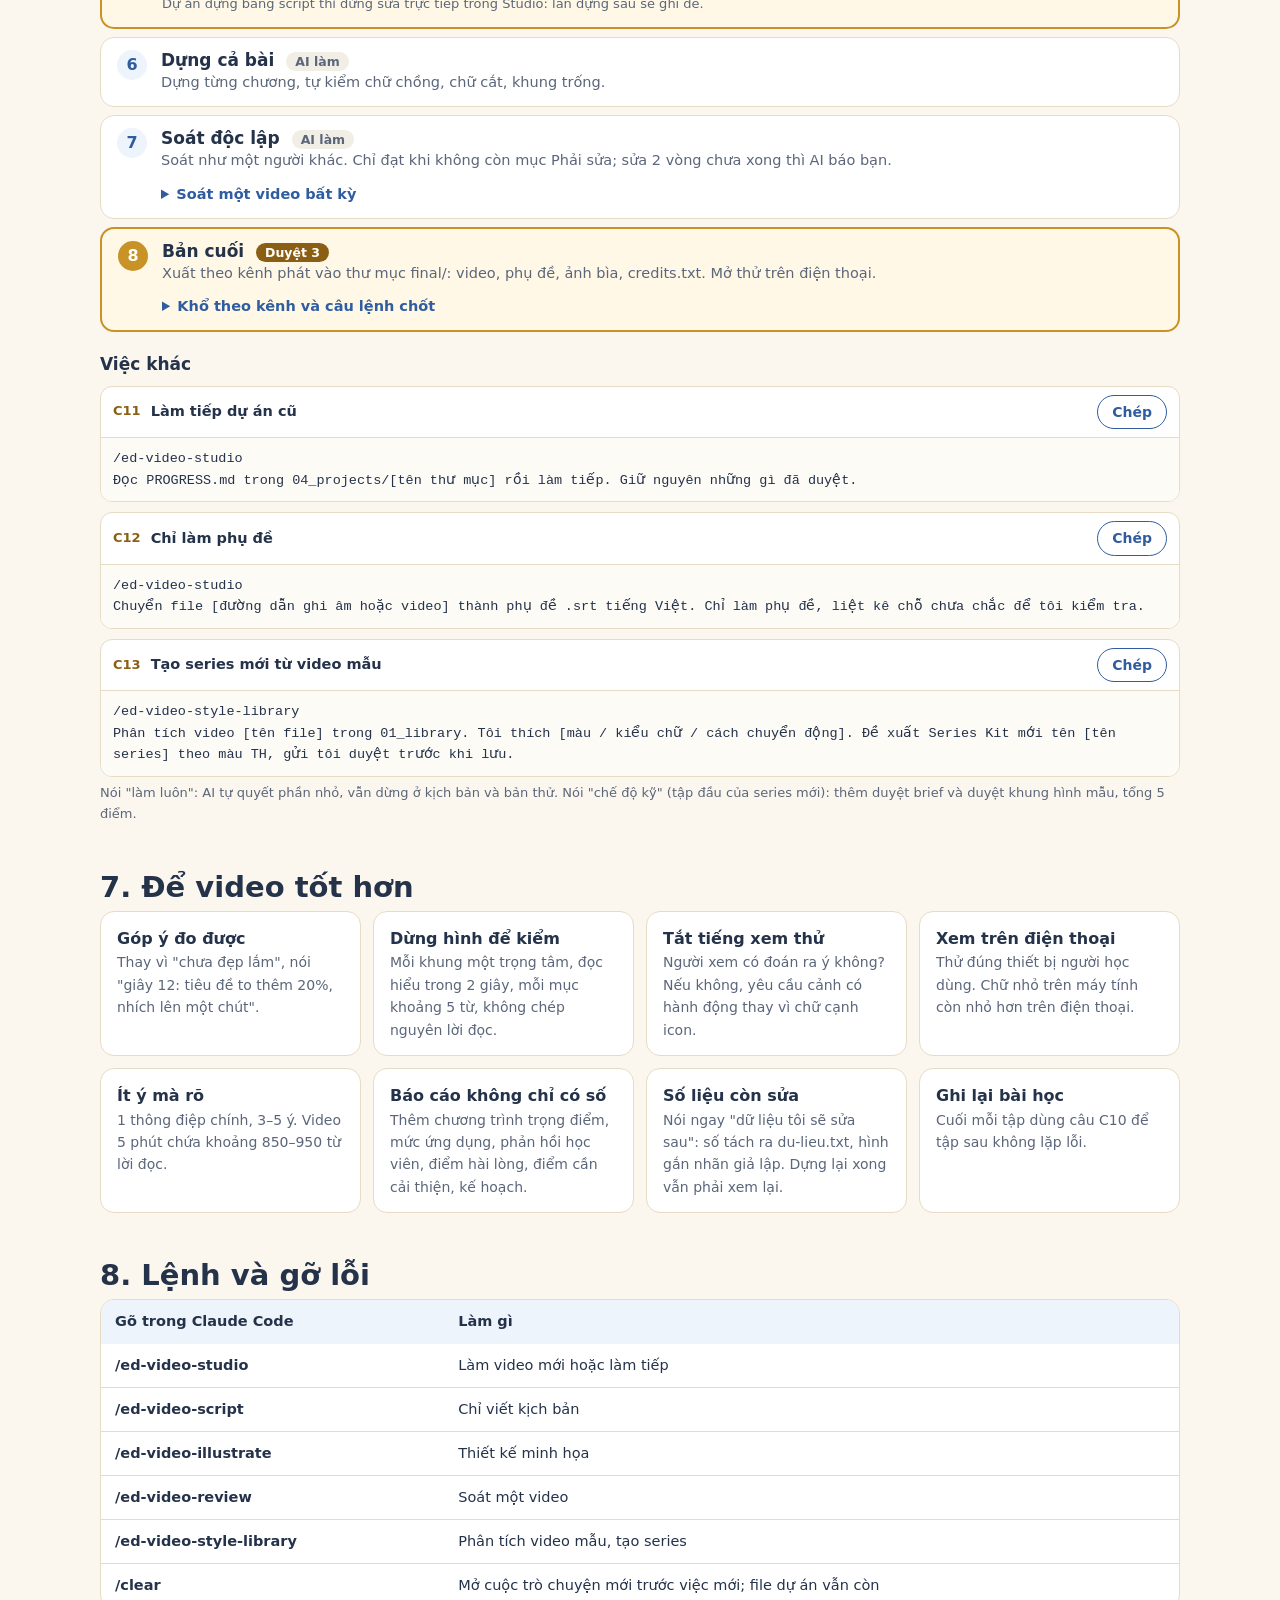
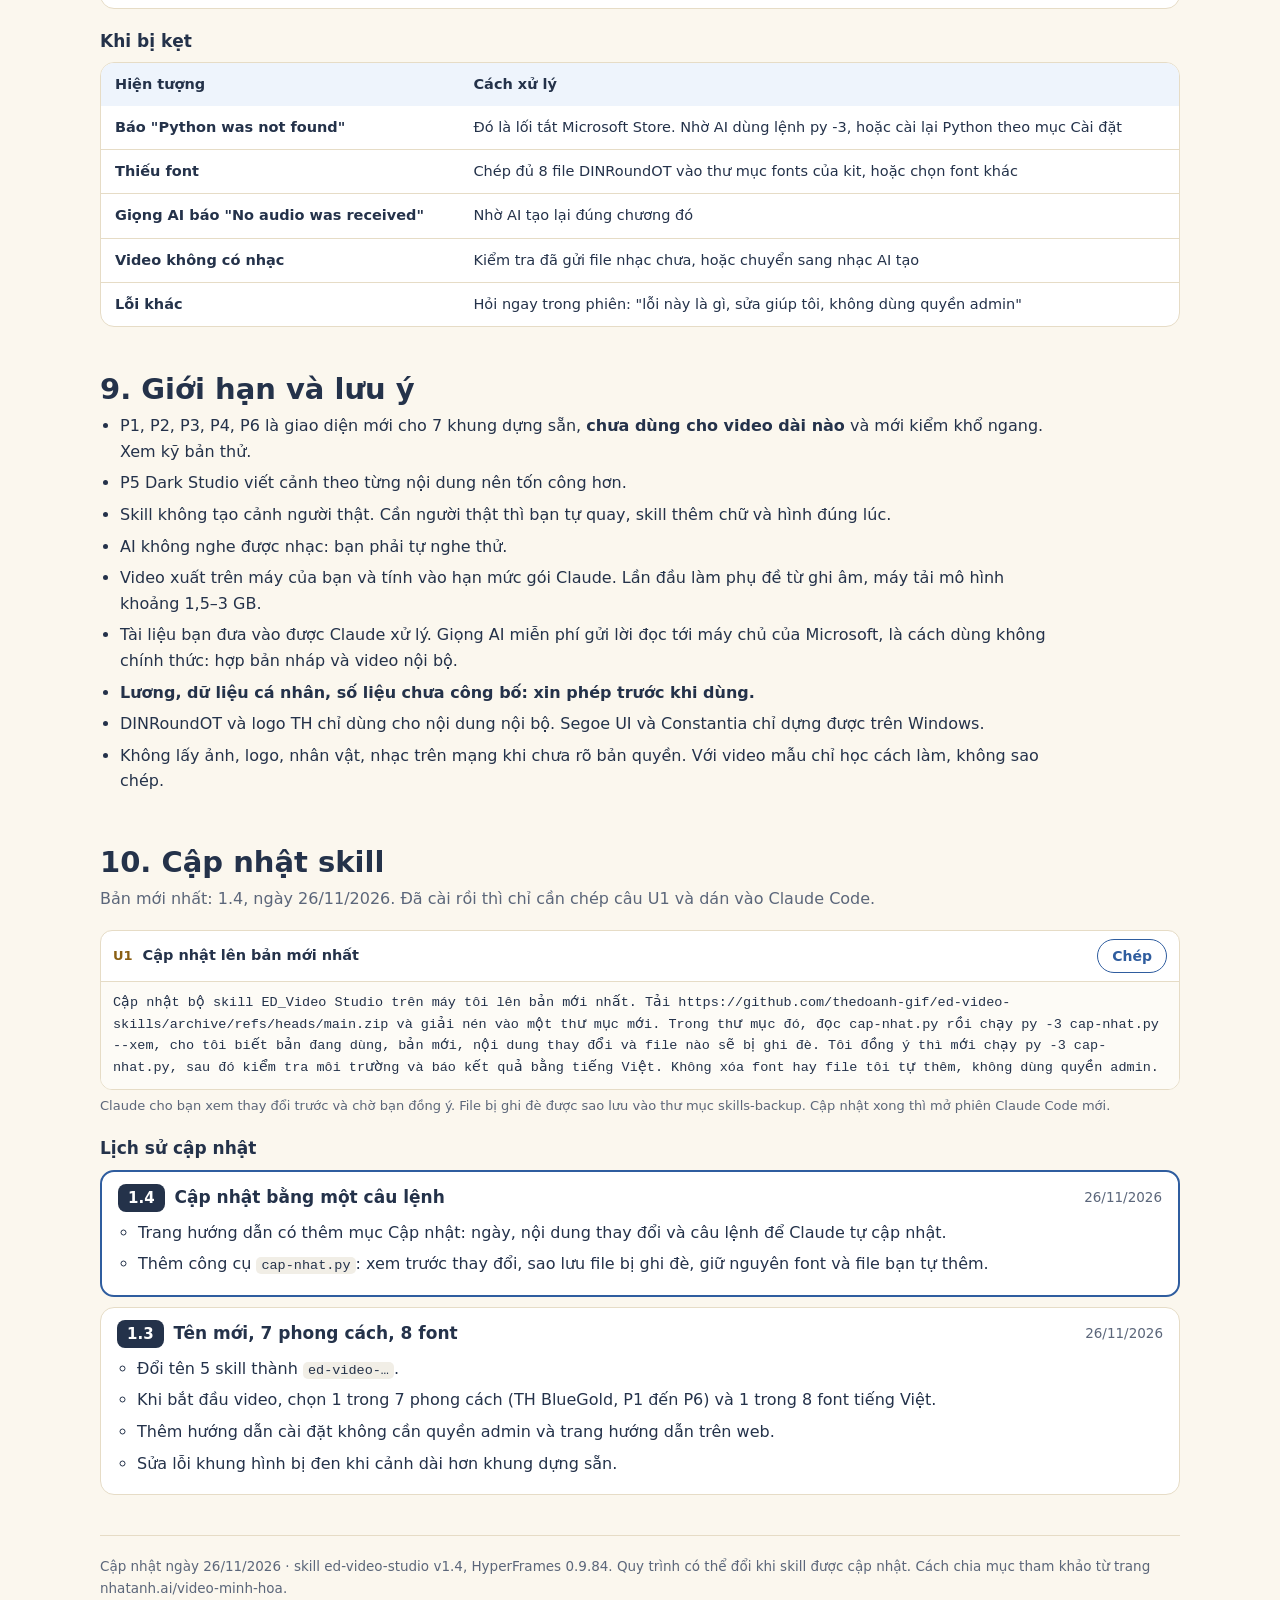
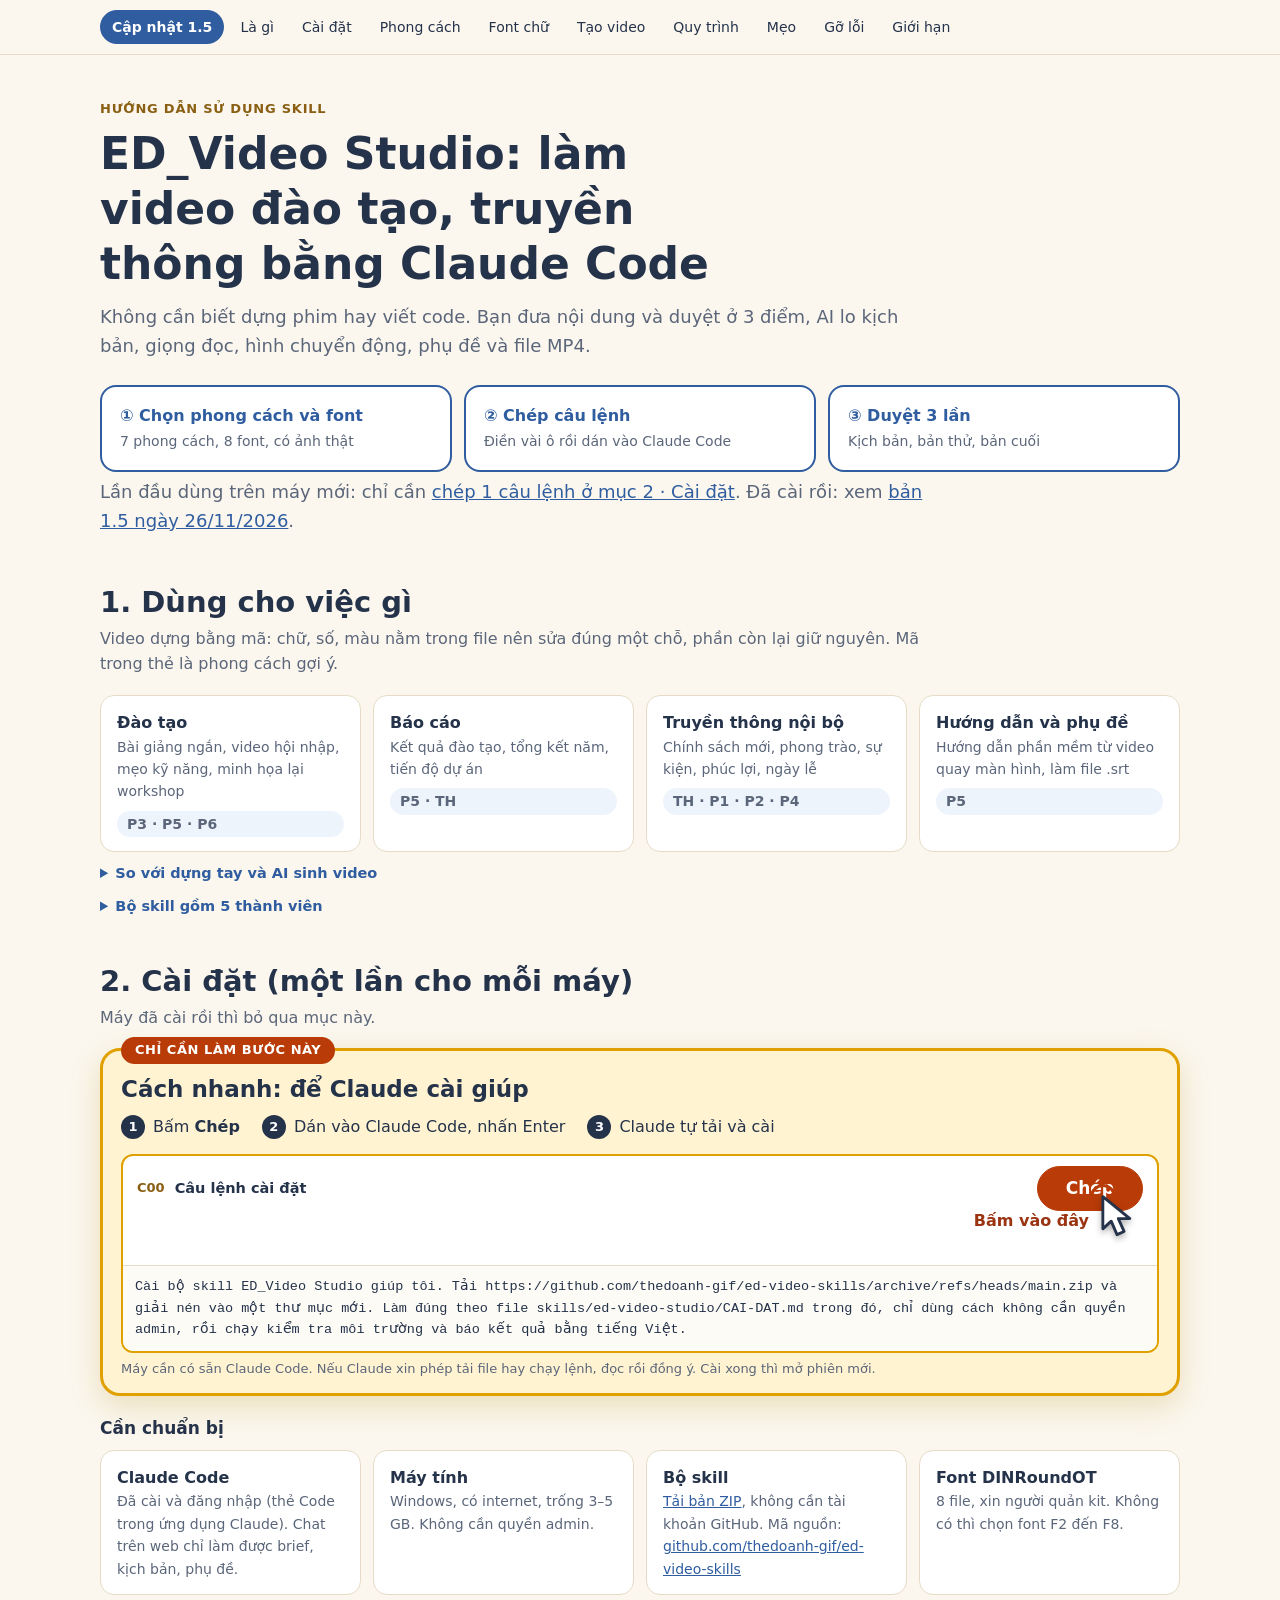
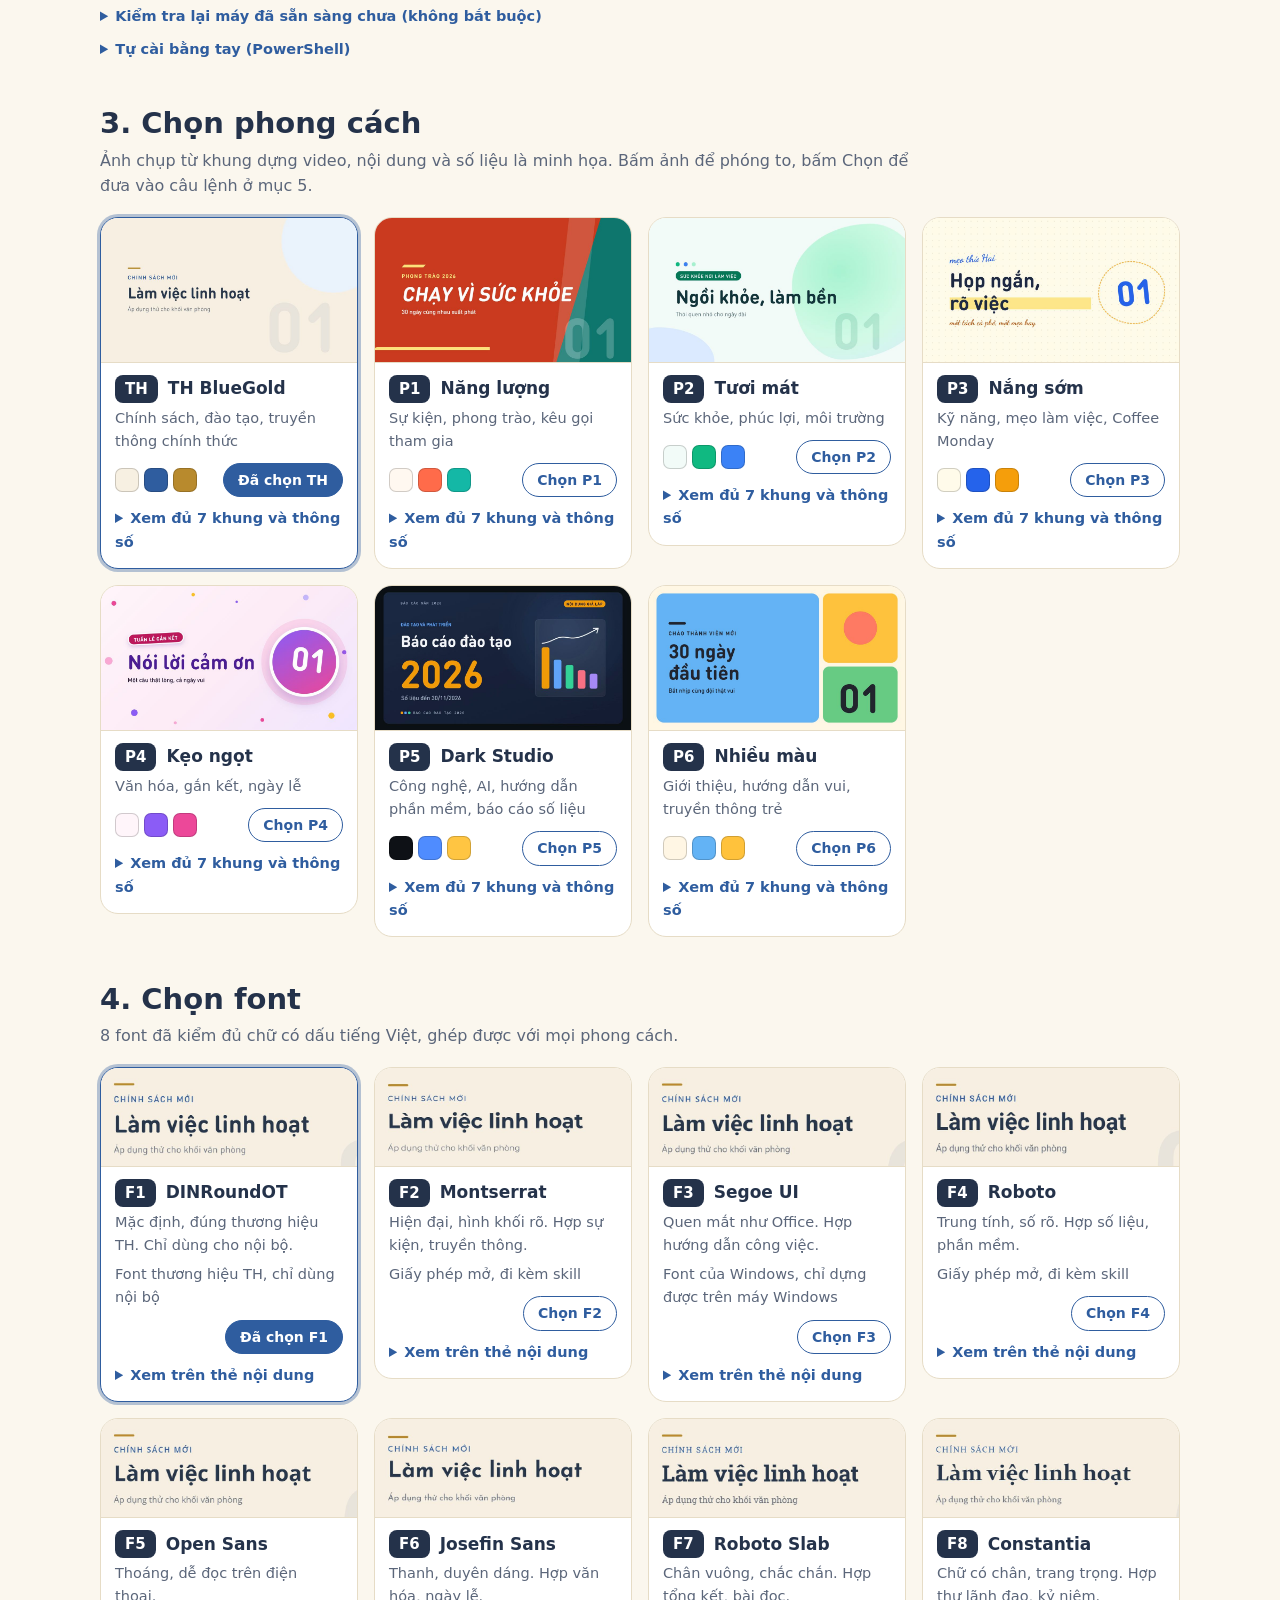
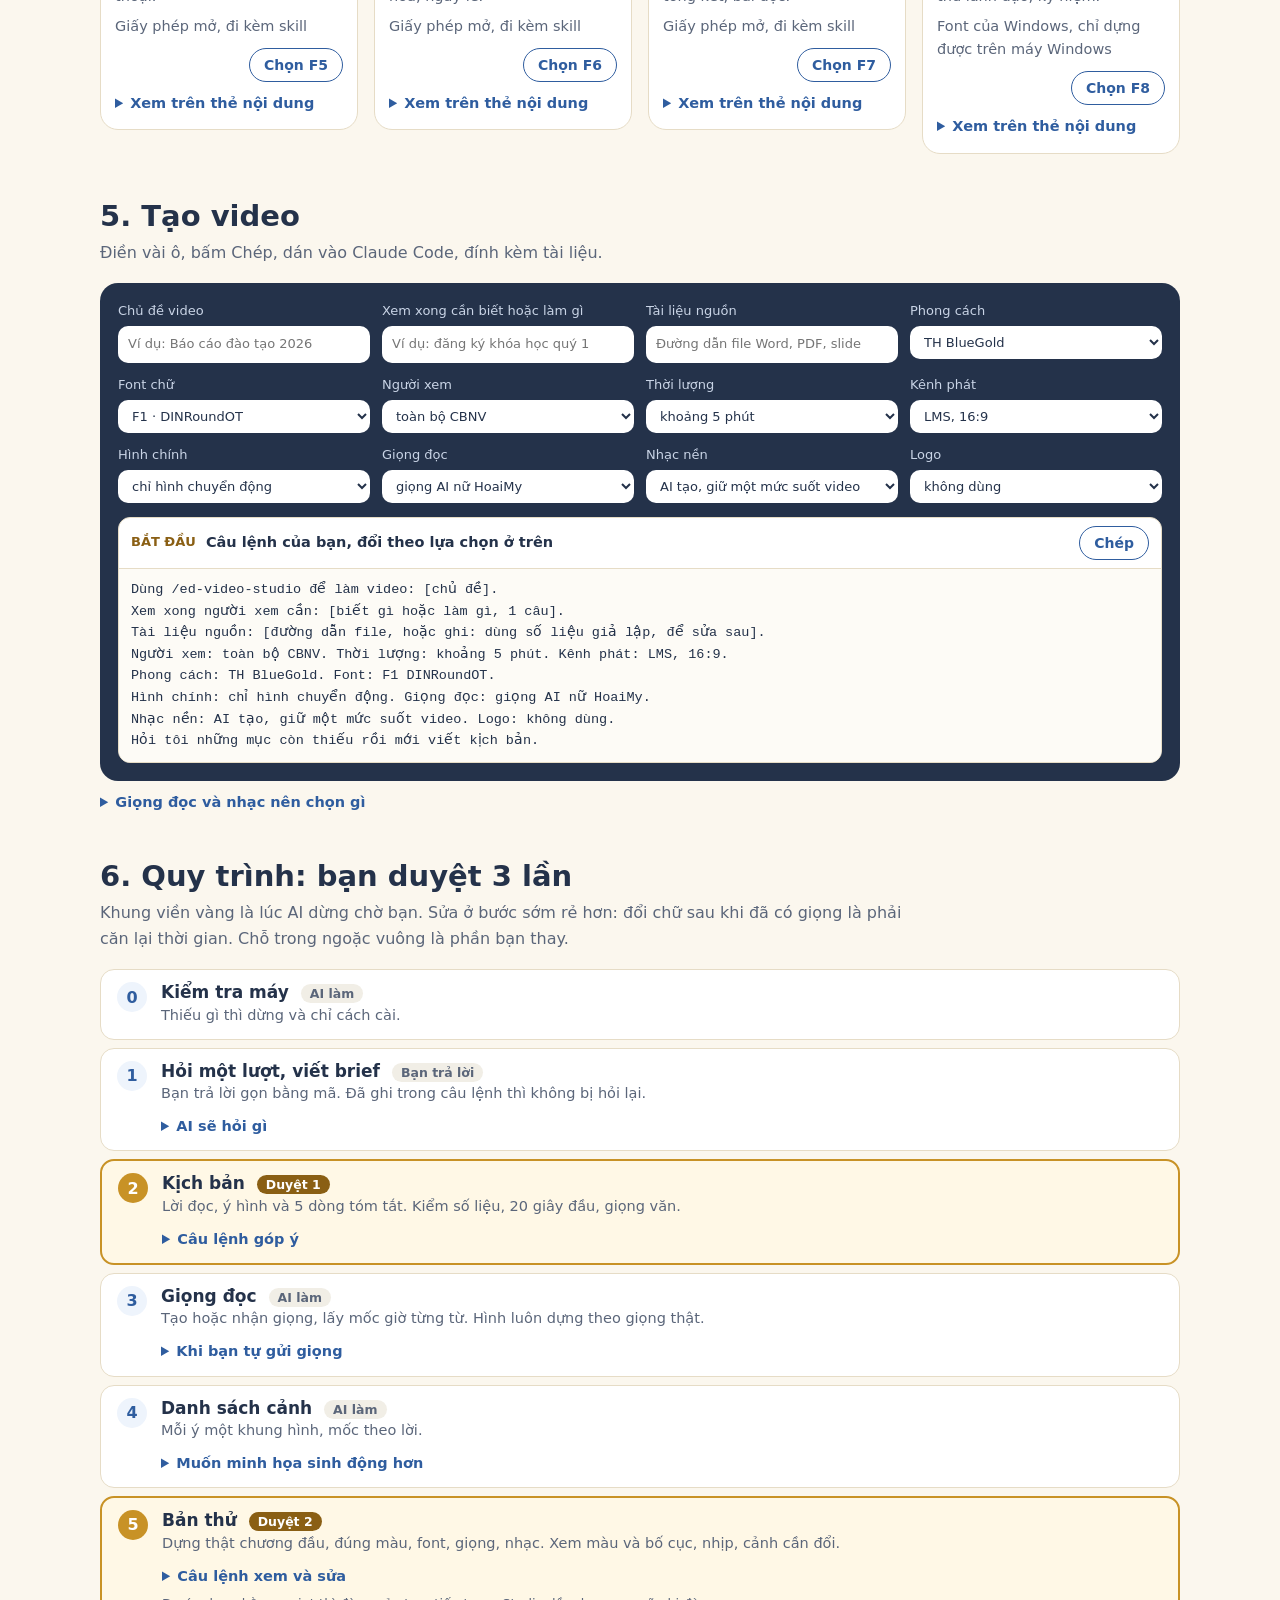
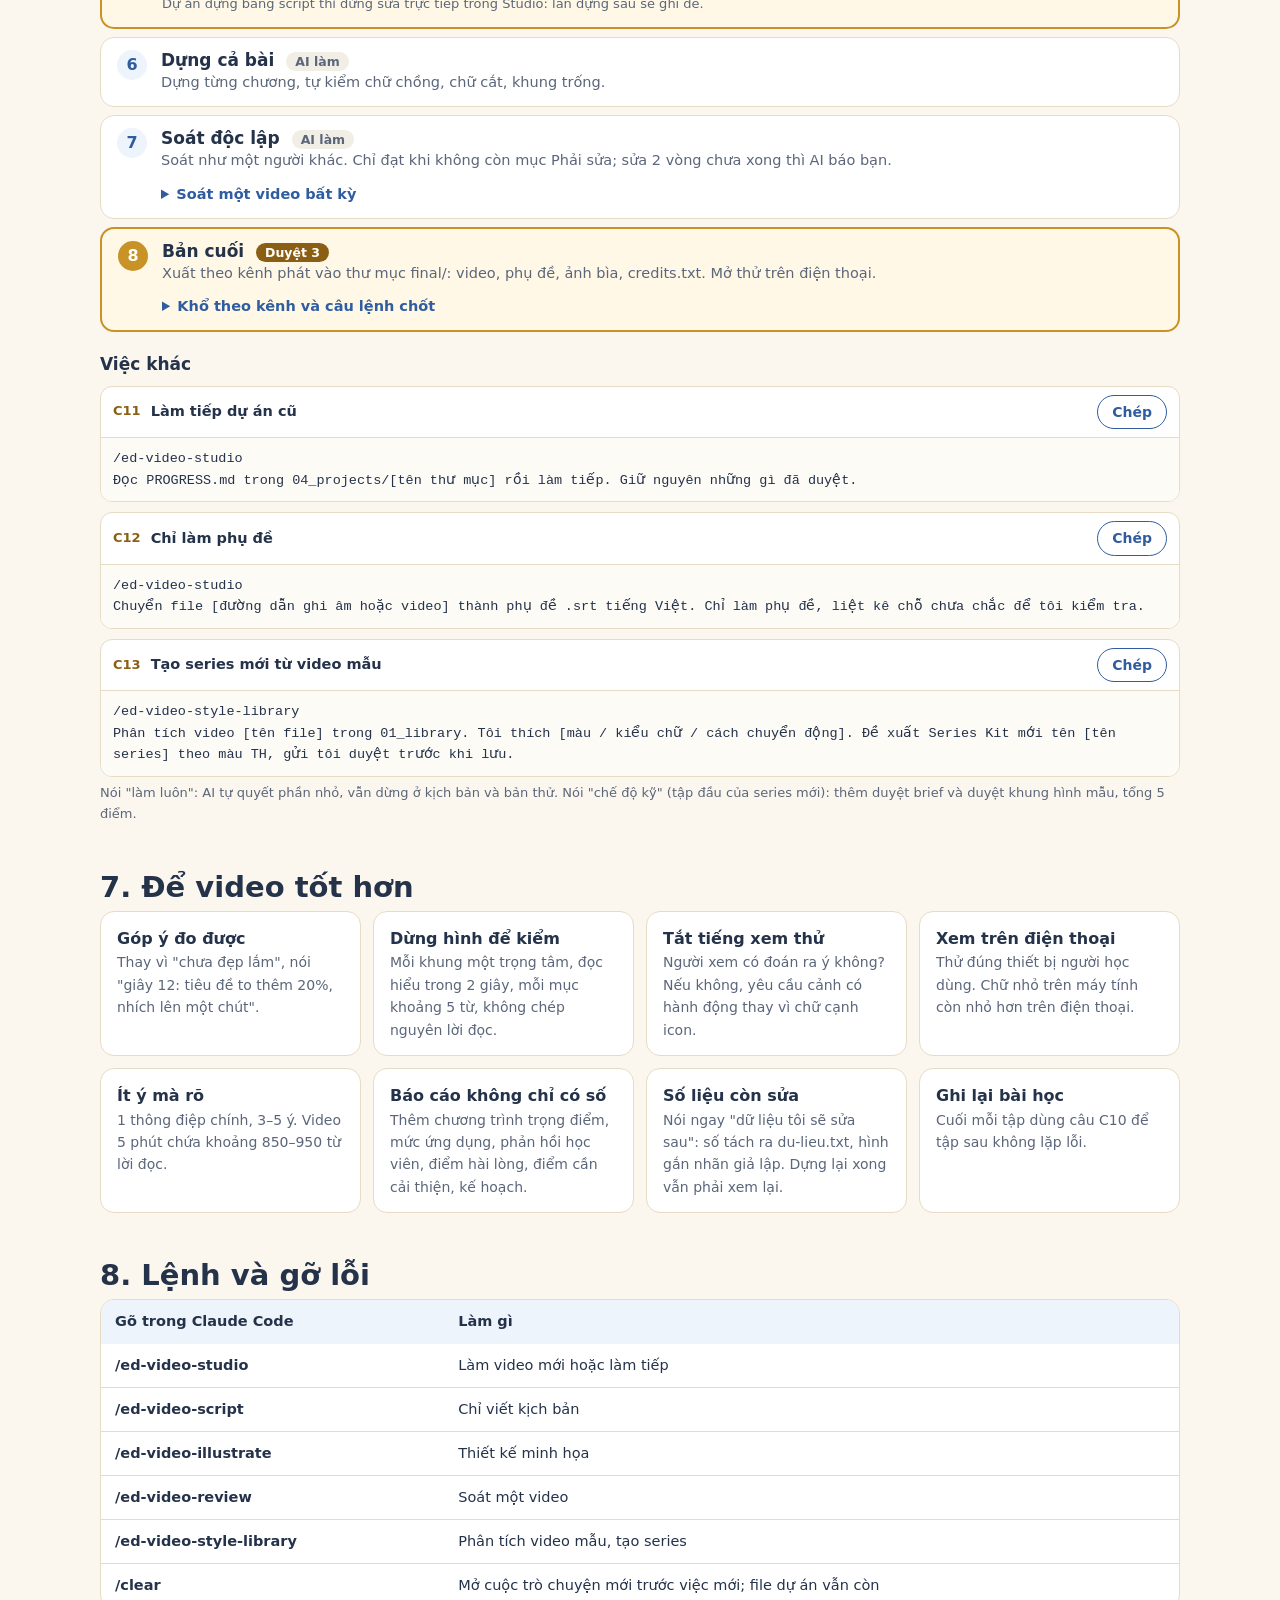
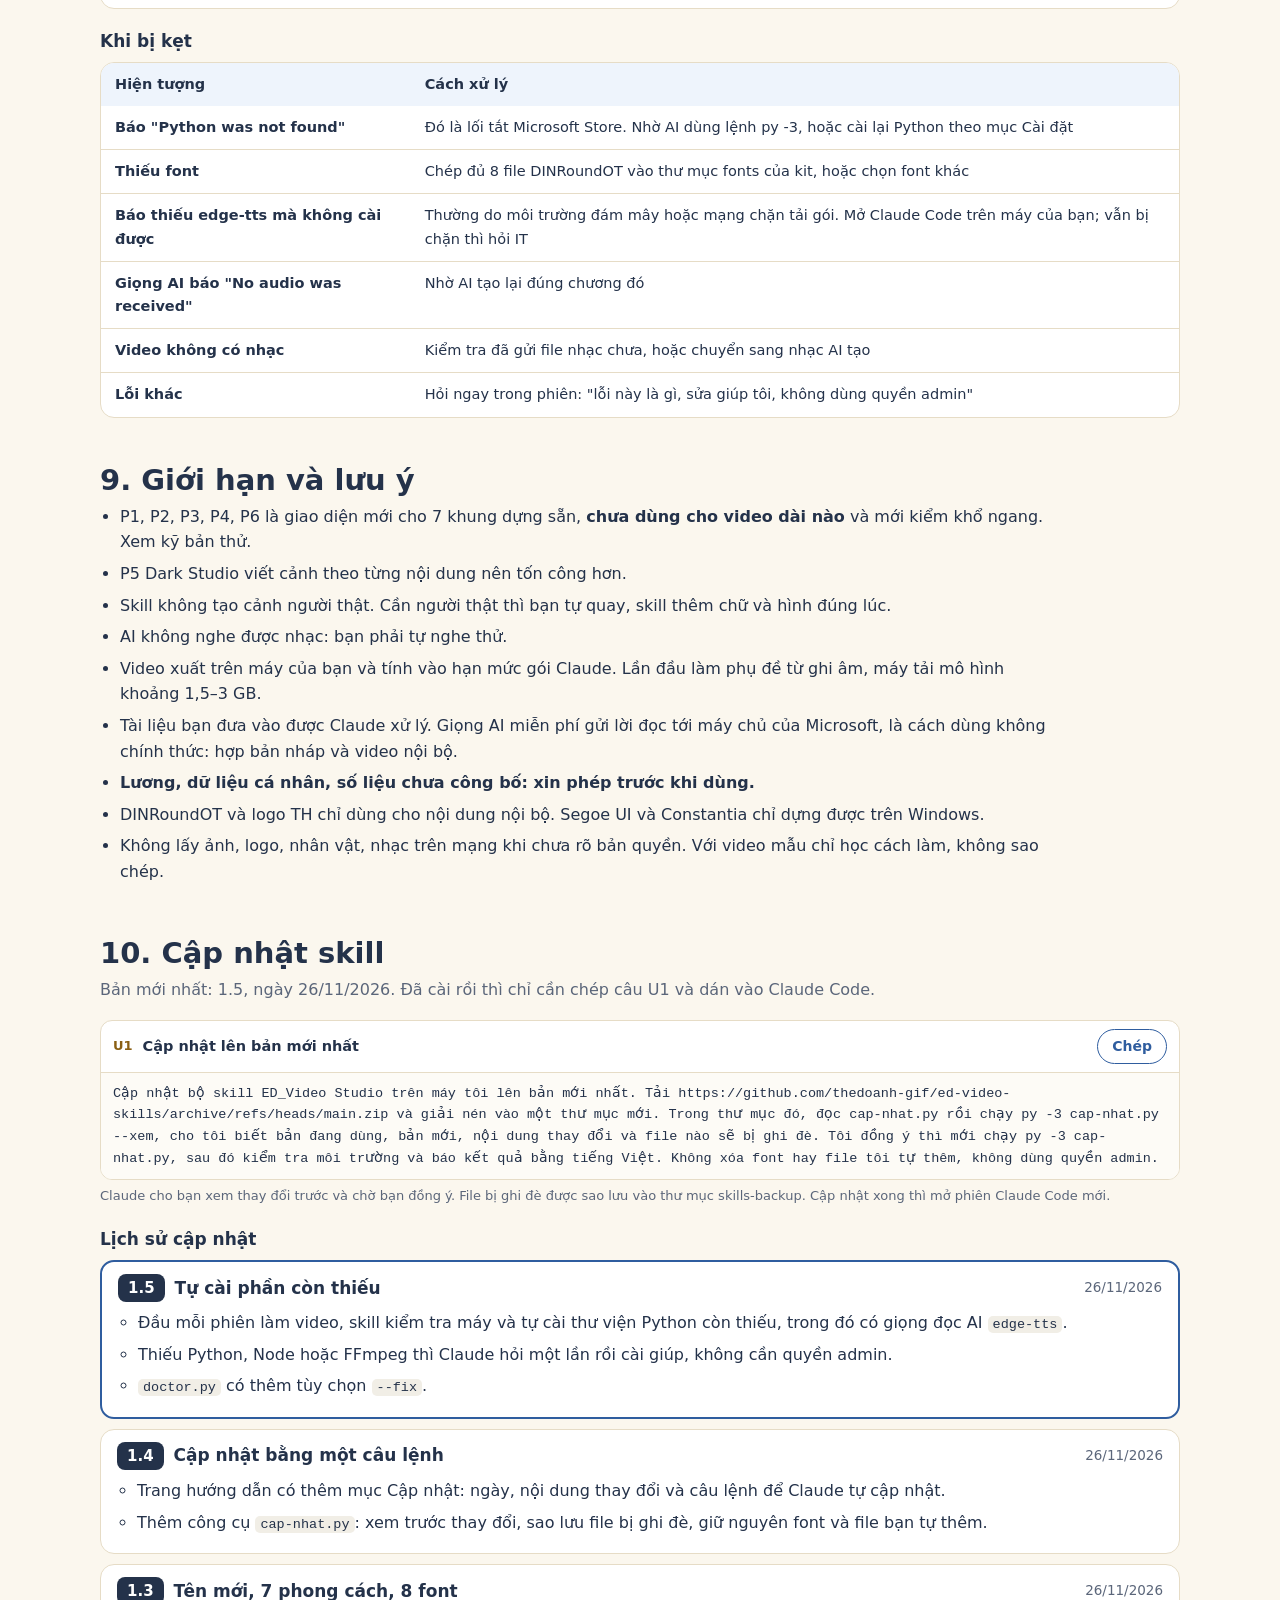
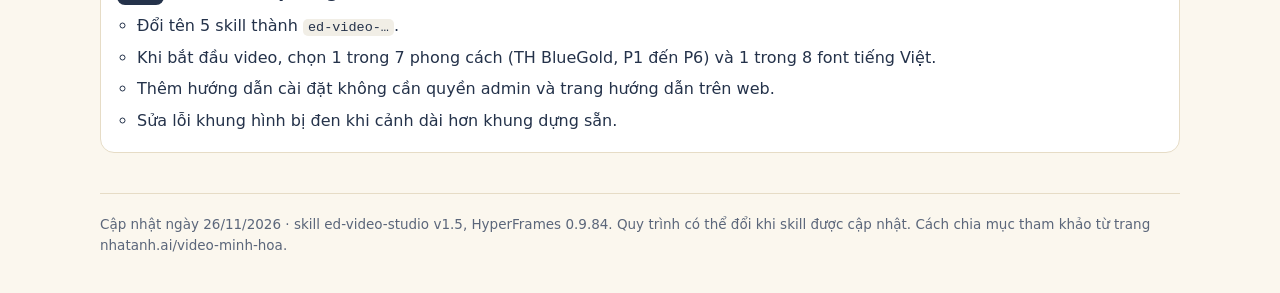
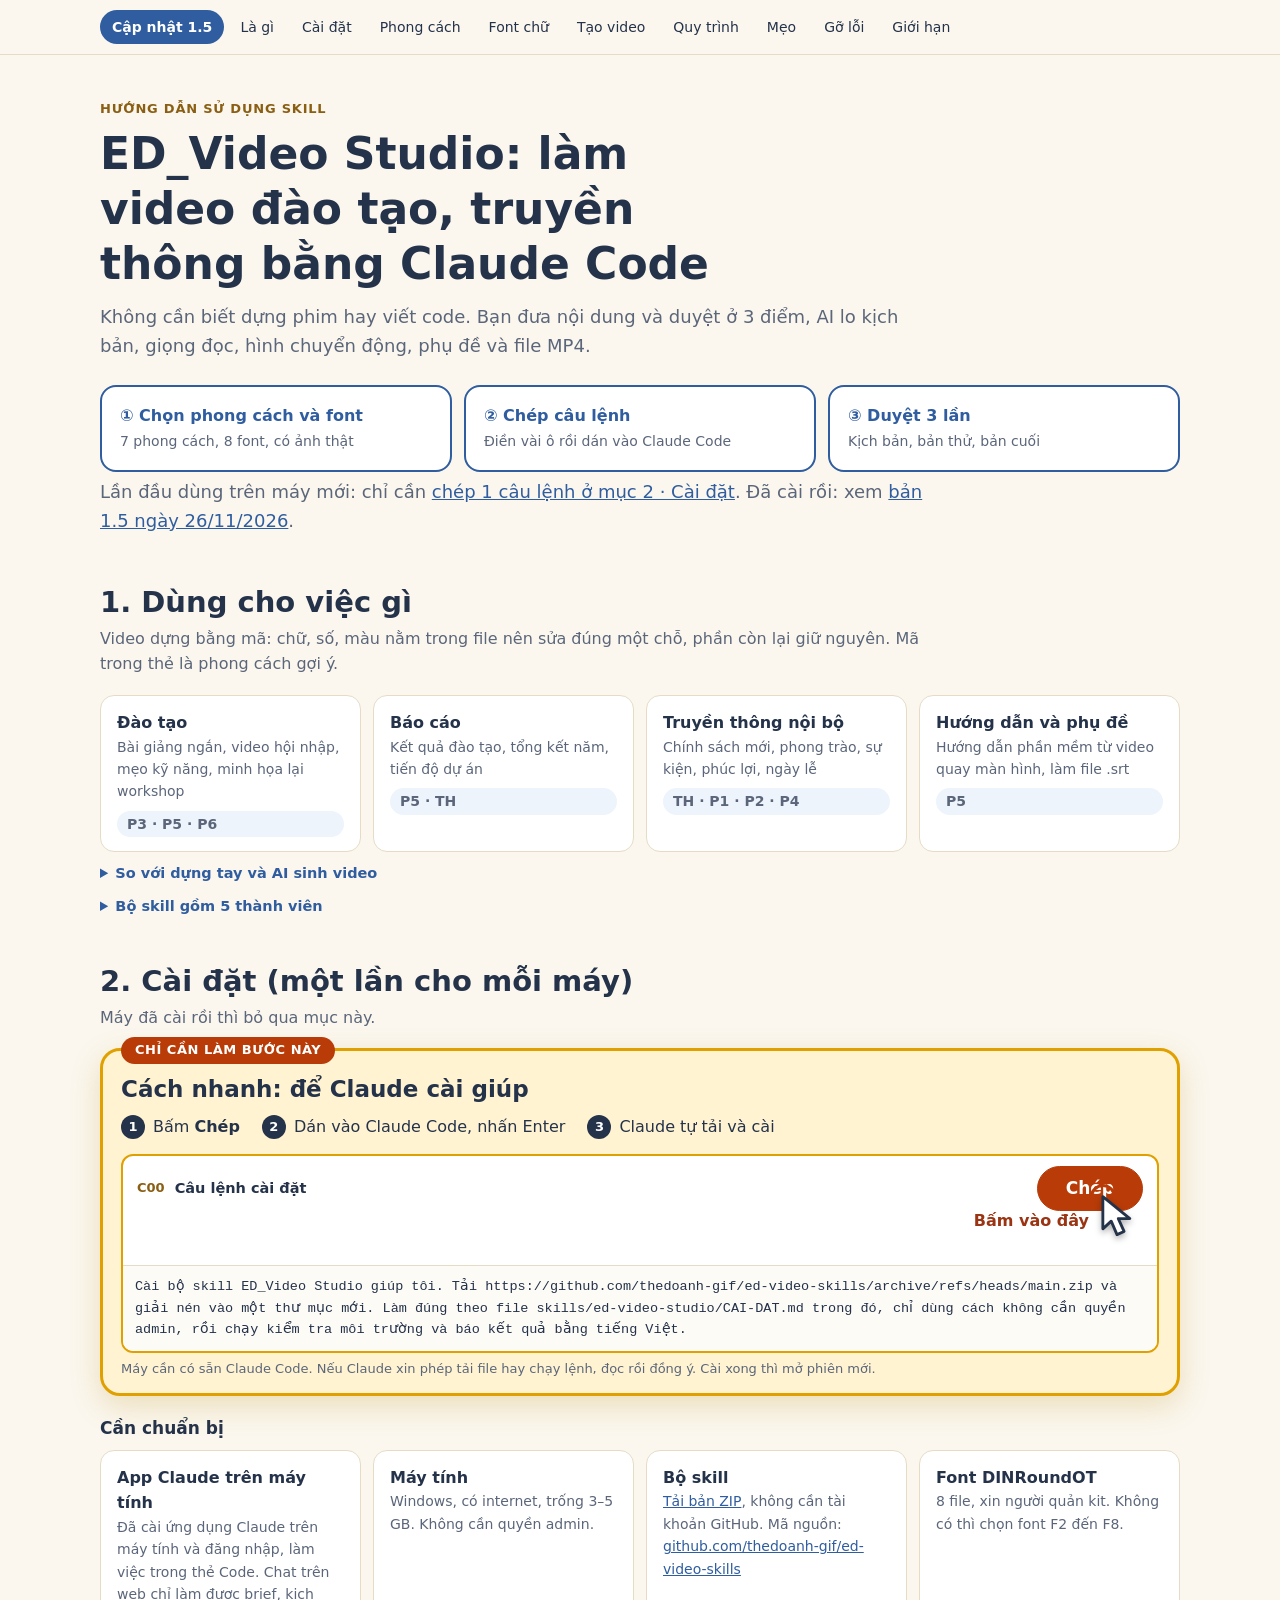
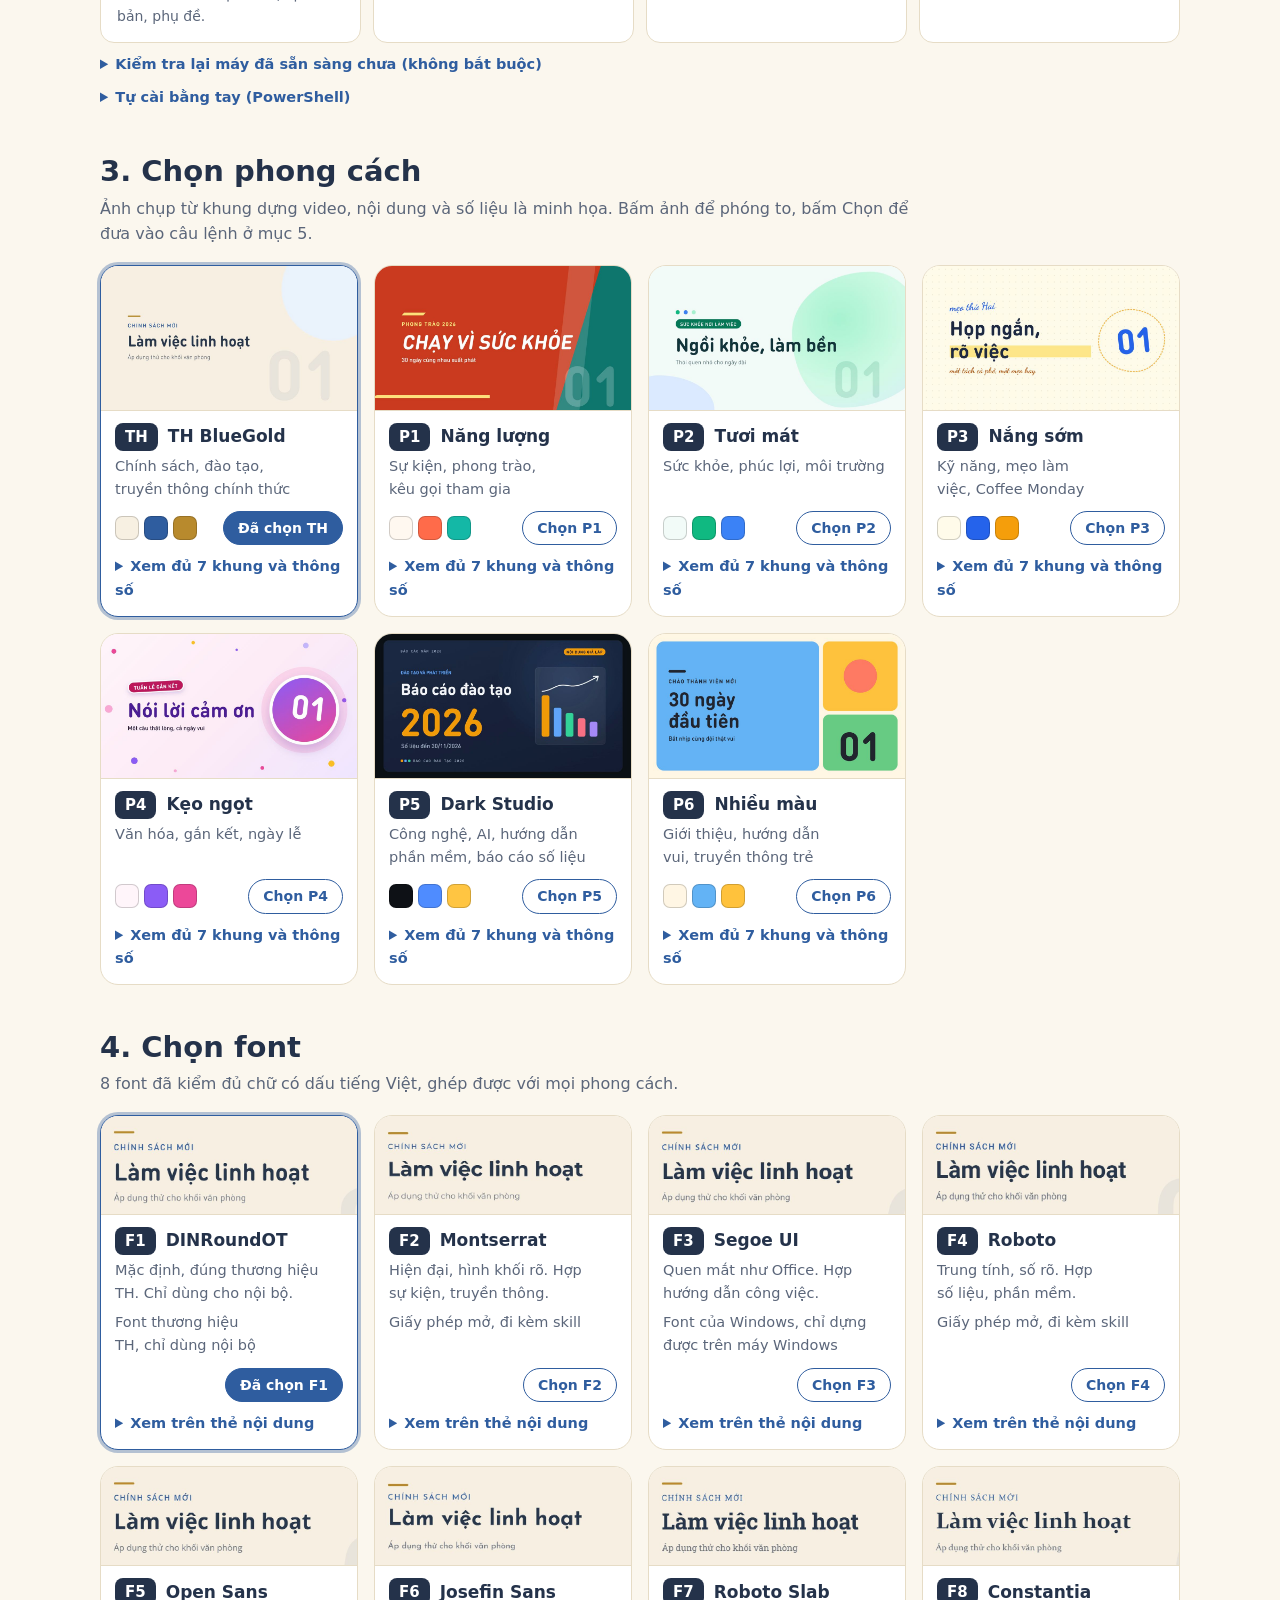
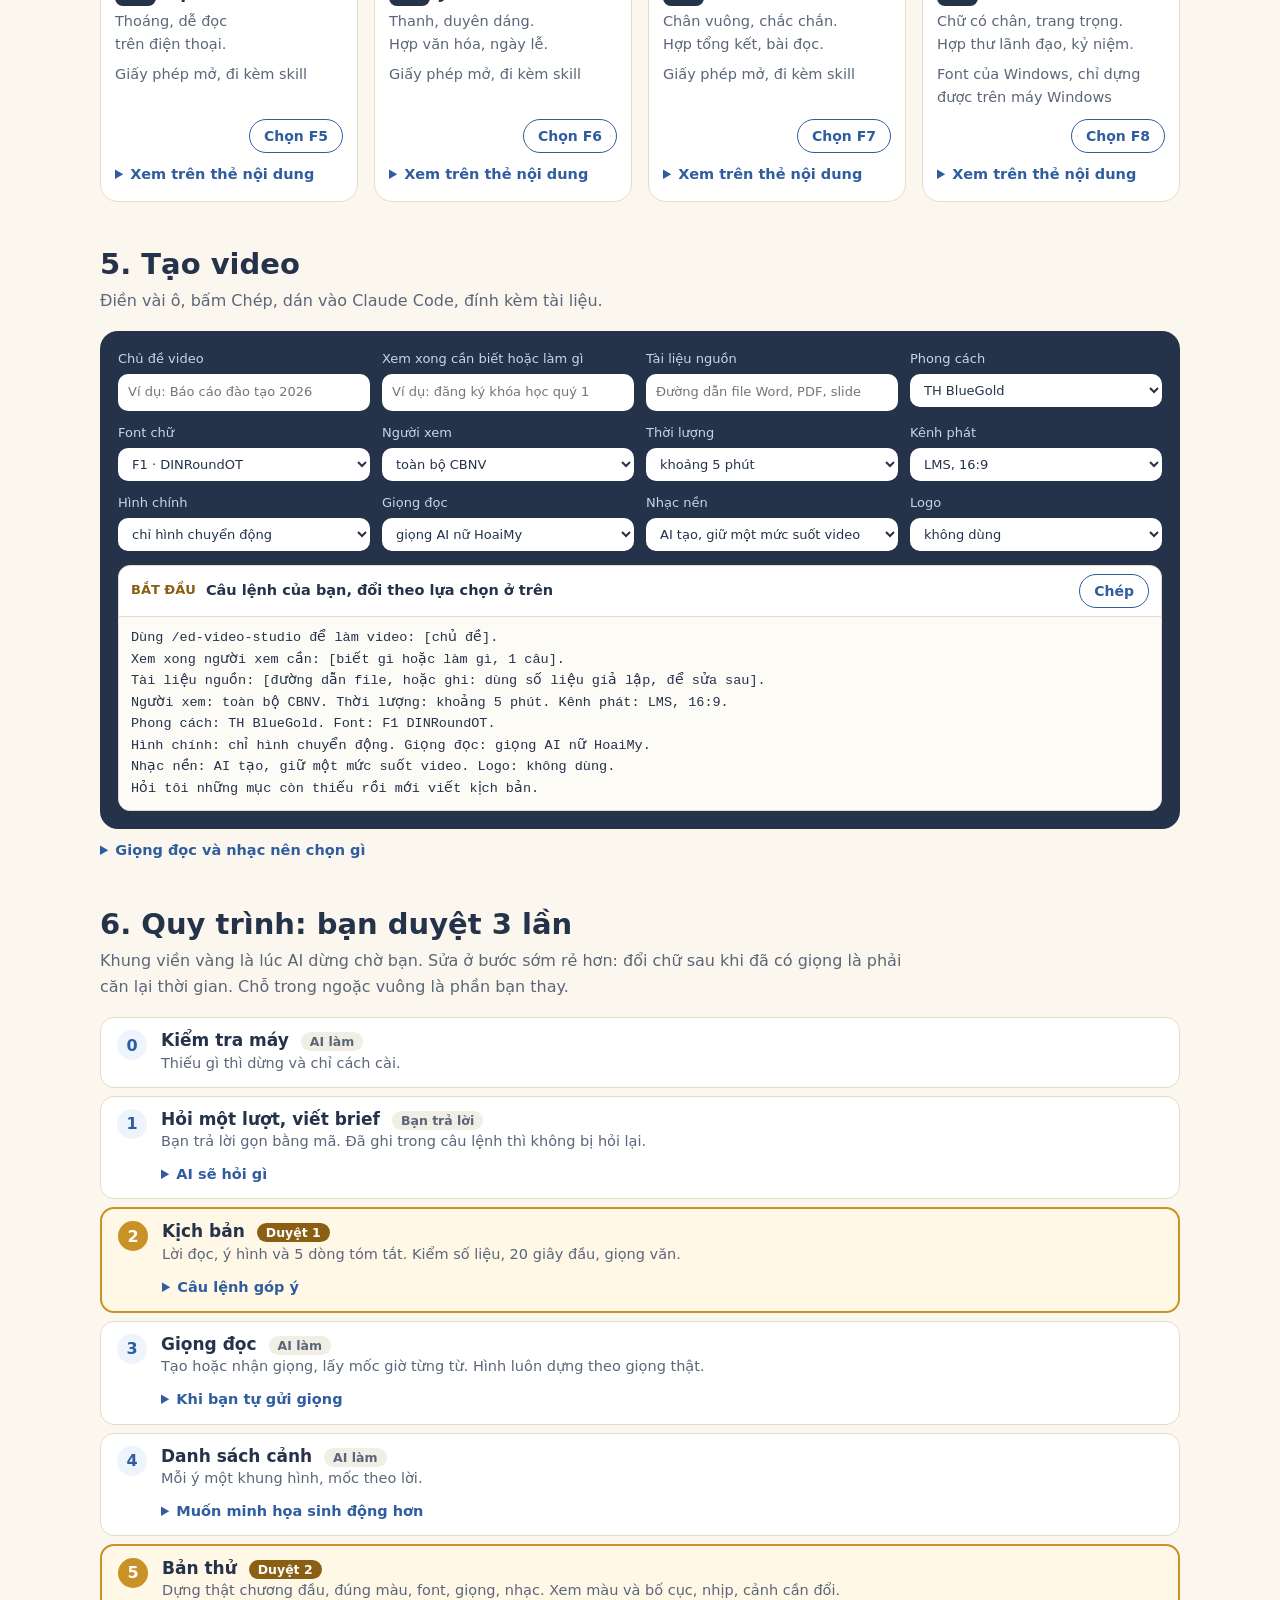
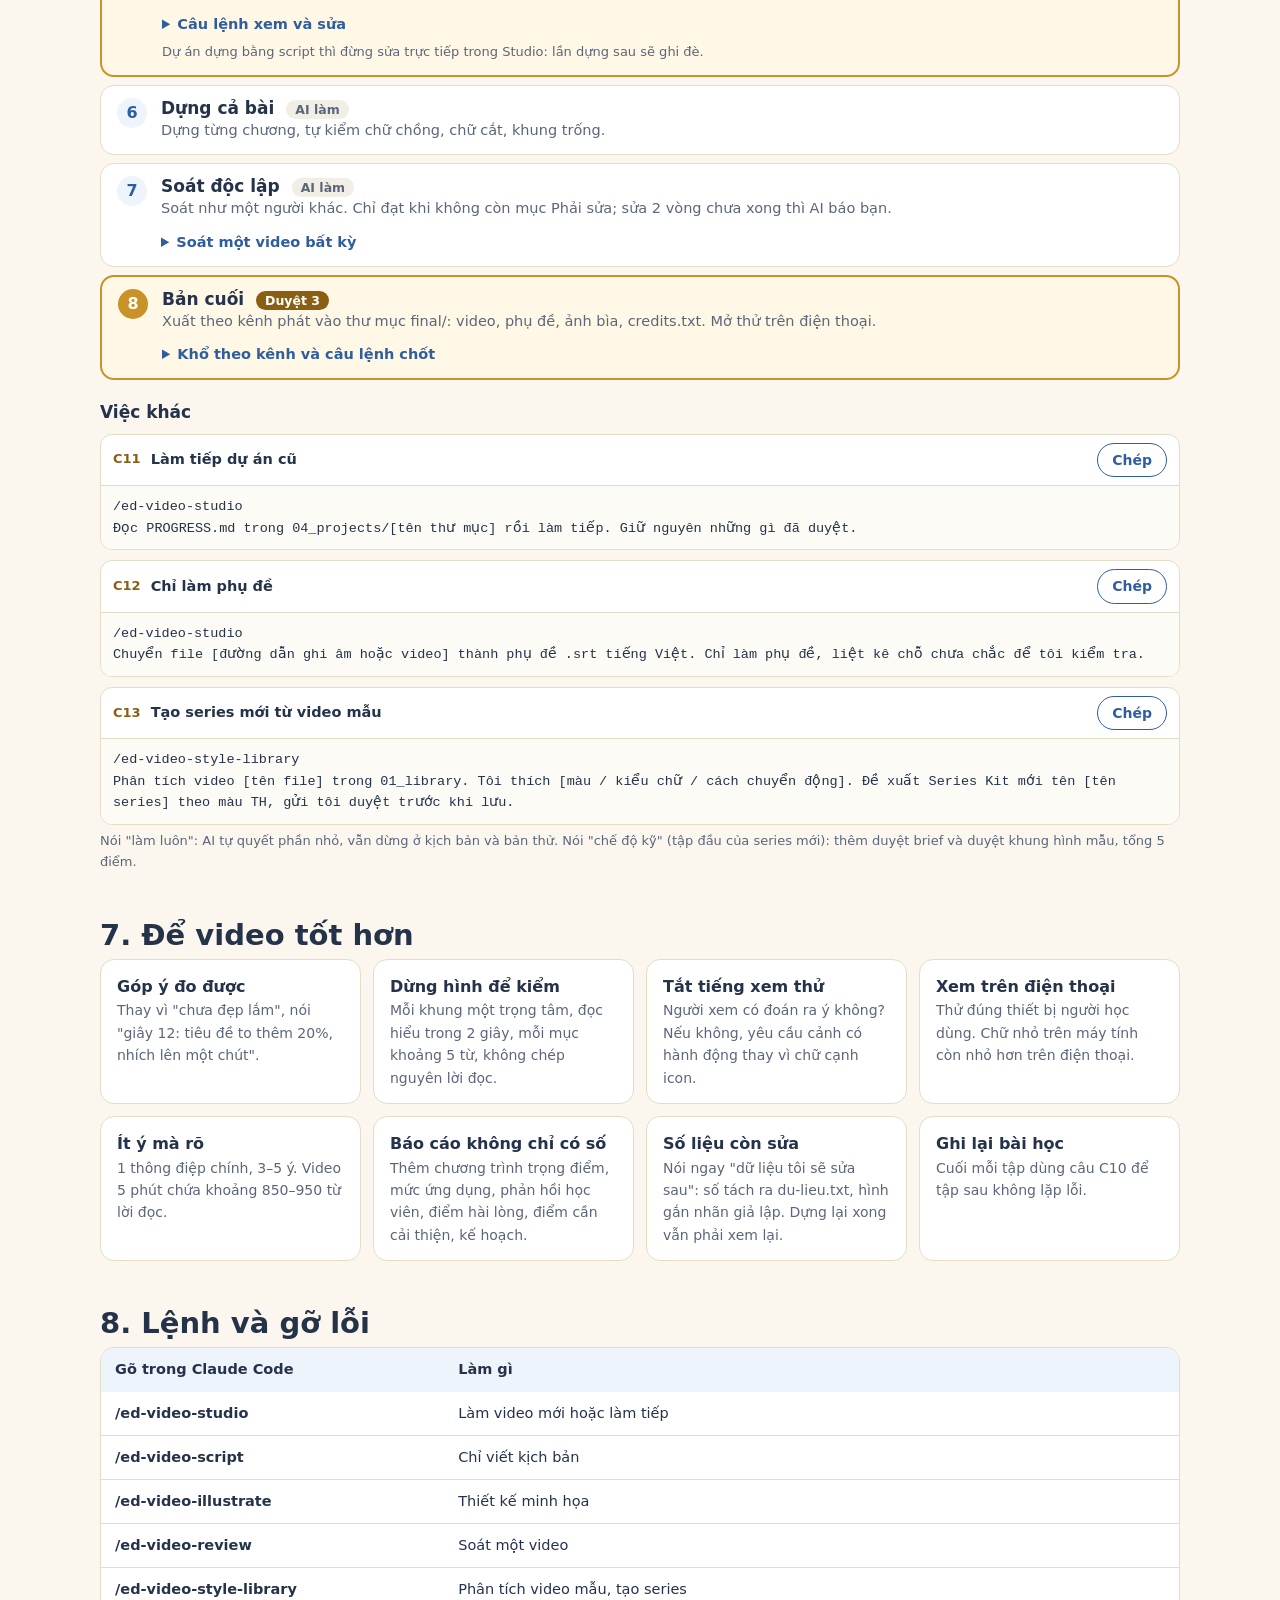
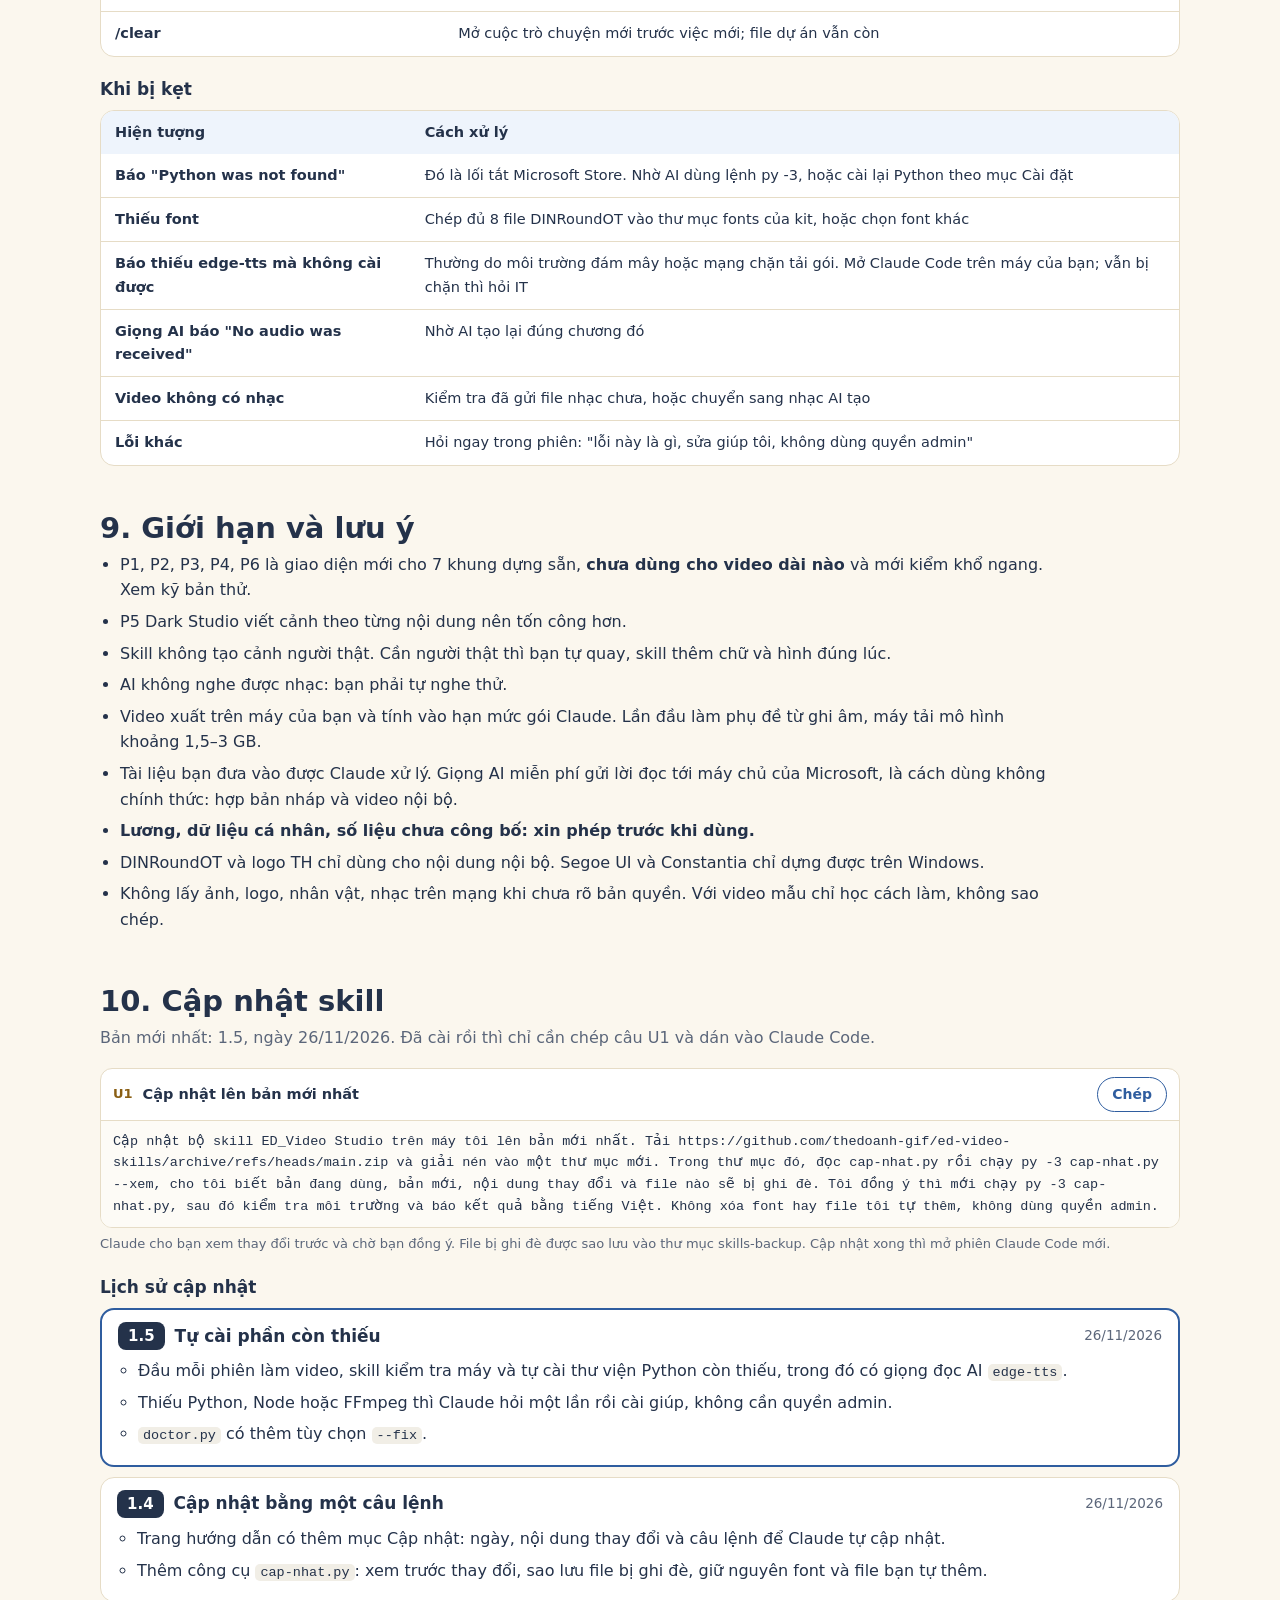
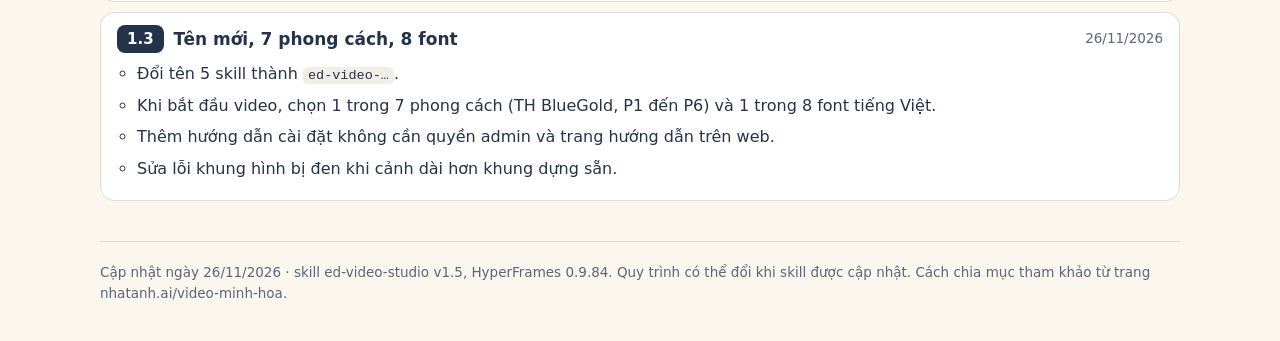
